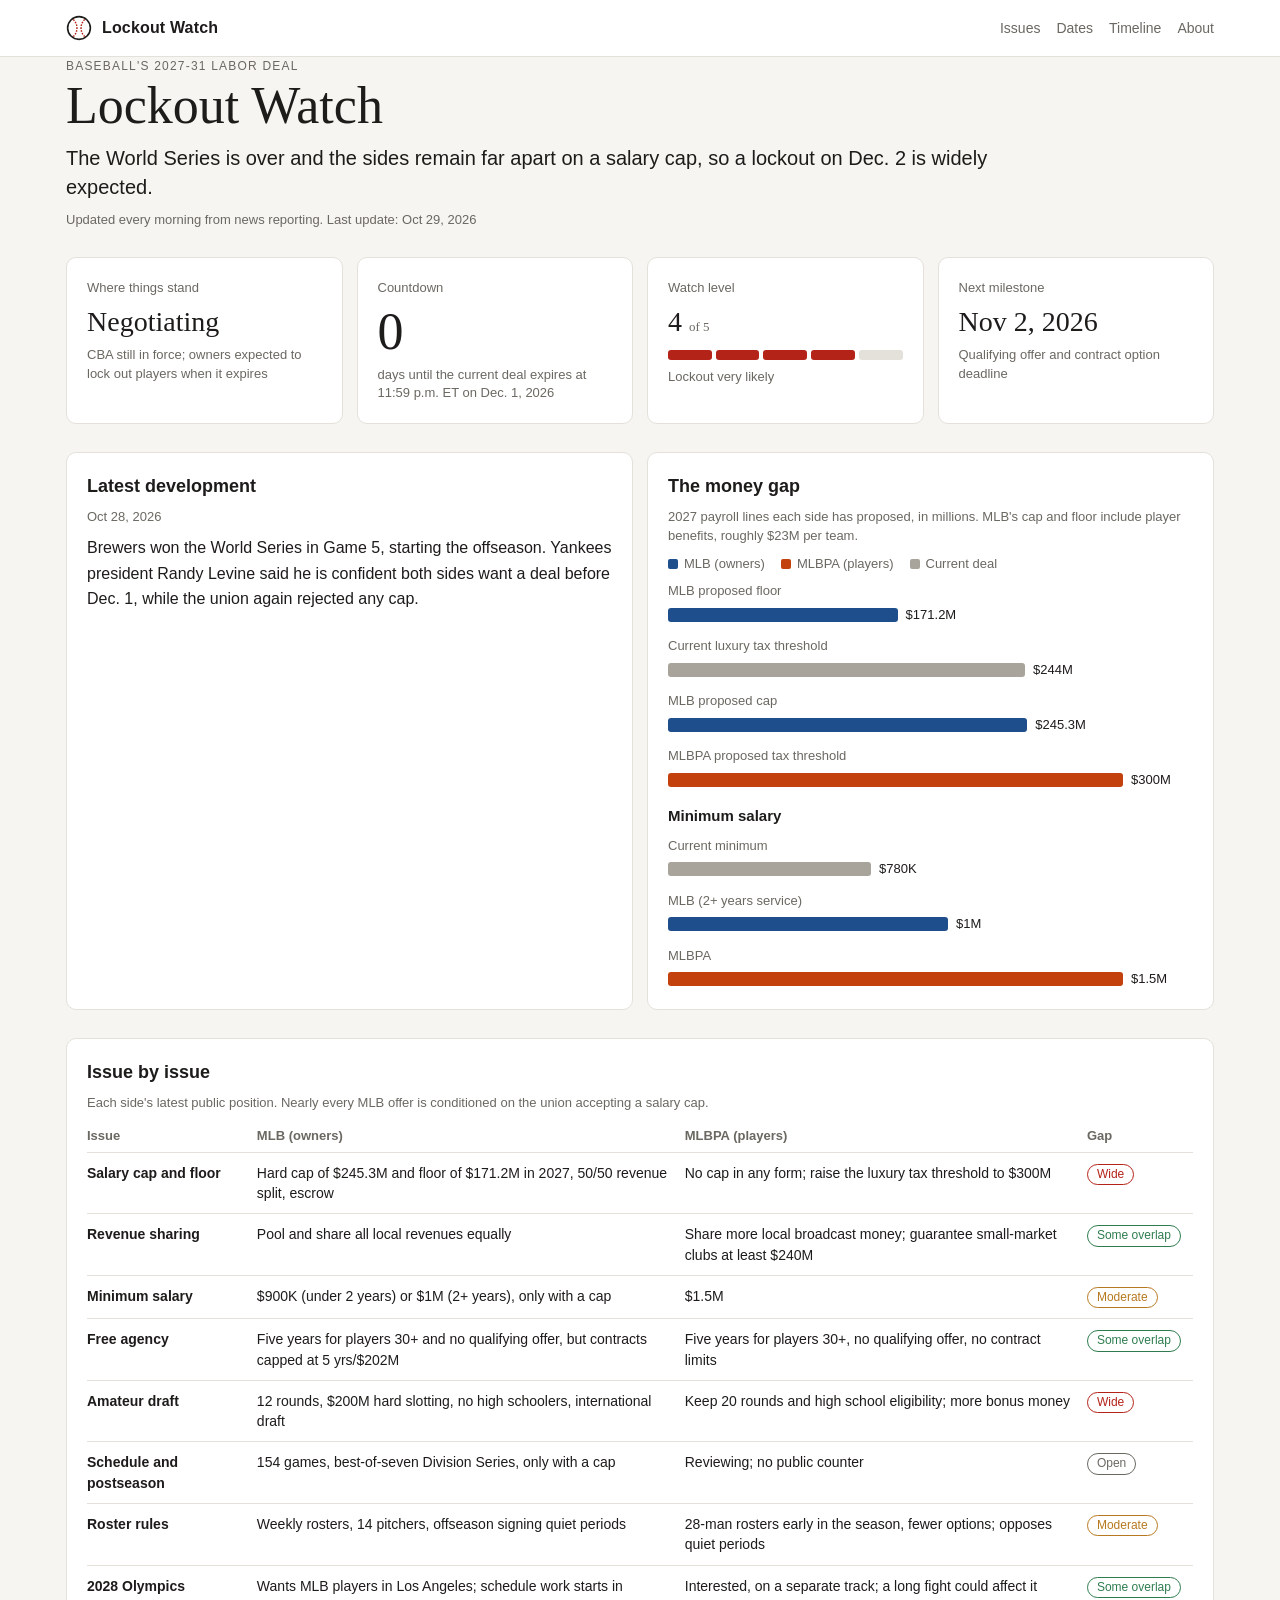
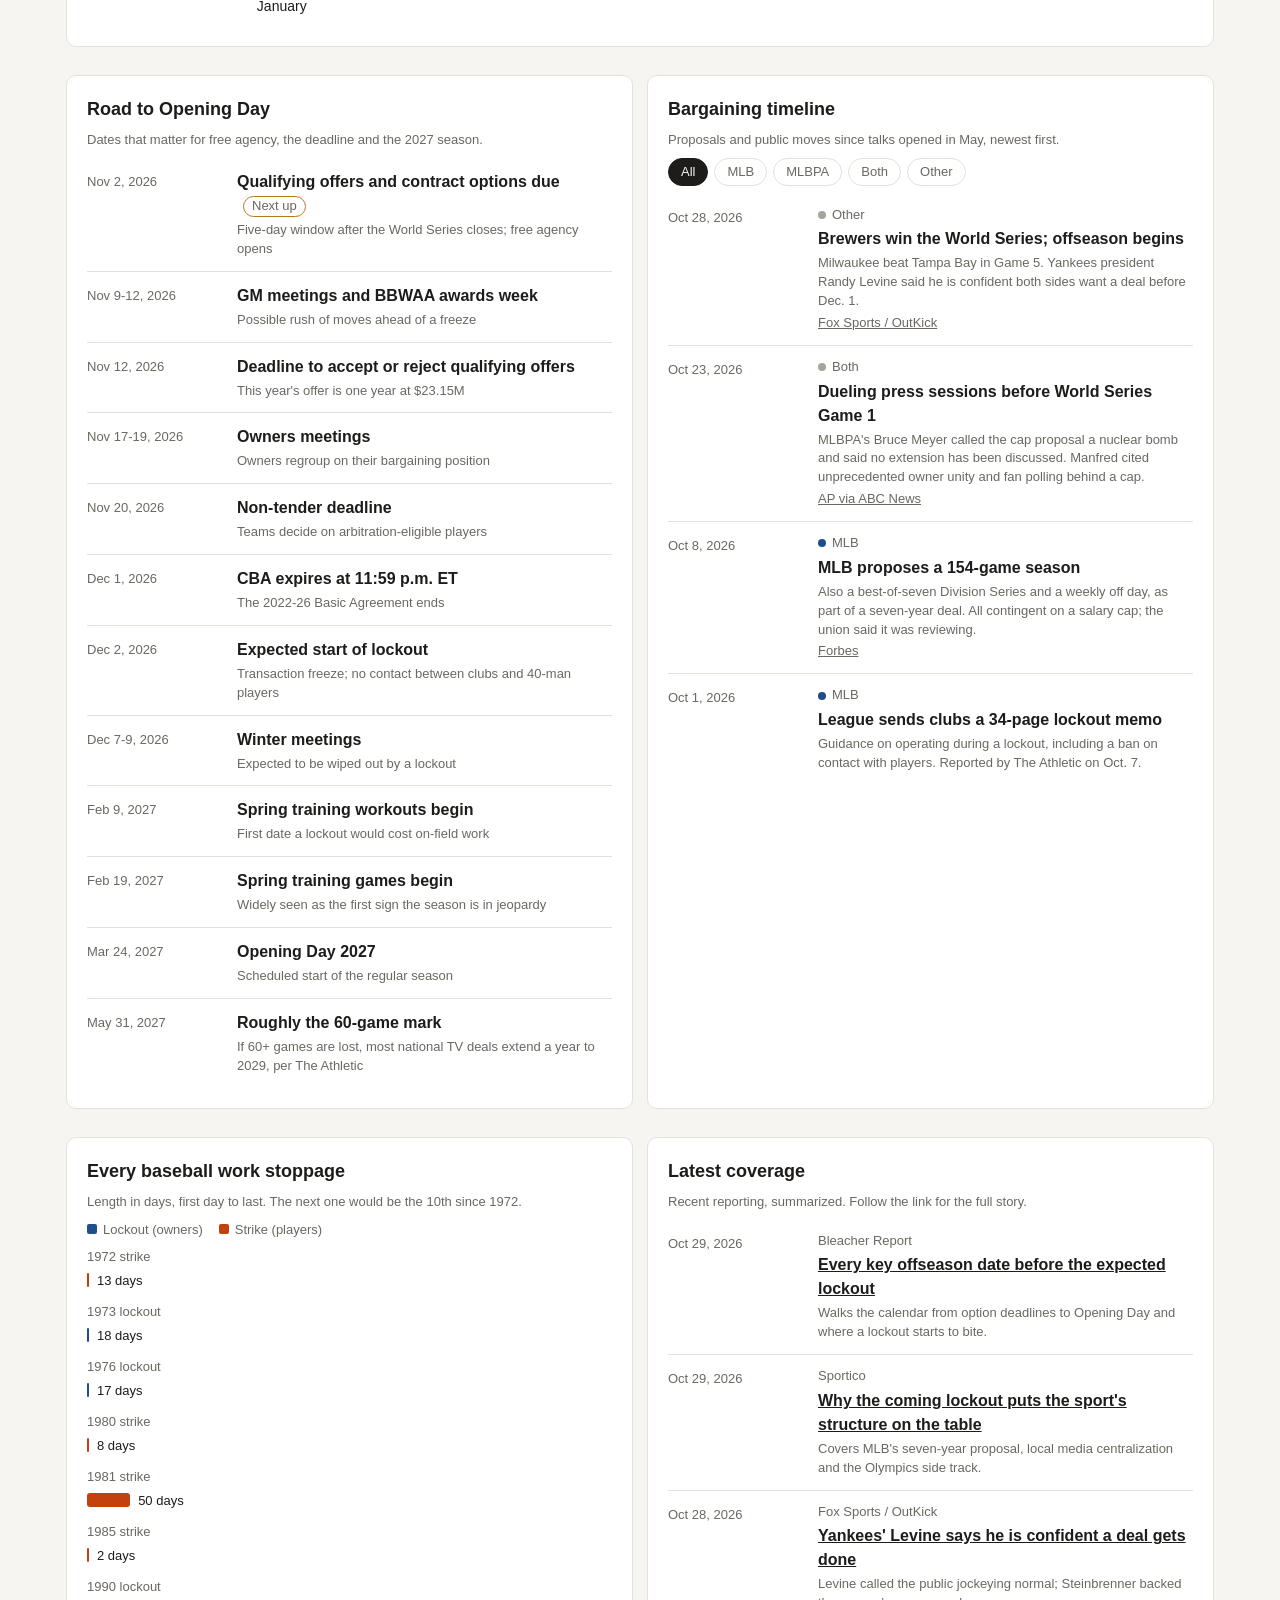
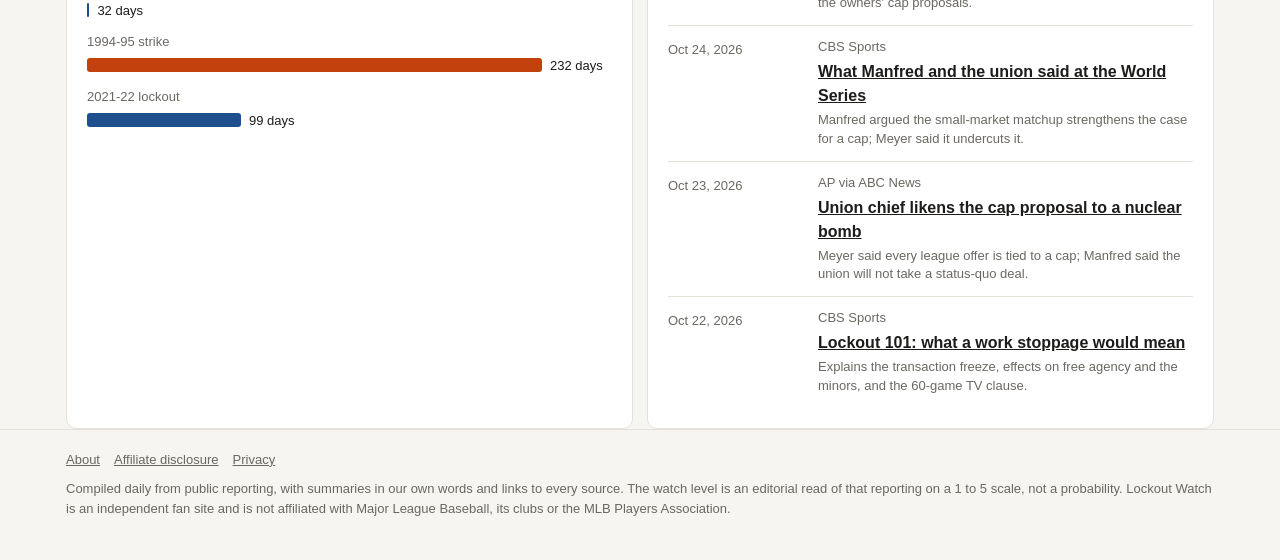
==== index.html @ 6ca399a6 "Add share image and touch icon for link previews Co-Authored-By: Claude Opus 5.5 <noreply@anthropic." ====
<!doctype html>
<html lang="en">
<head>
  <meta charset="utf-8">
  <meta name="viewport" content="width=device-width, initial-scale=1">
  <title>Lockout Watch: MLB lockout tracker and CBA countdown</title>
  <meta name="description" content="Daily tracker for the 2026-27 baseball labor fight: countdown to the Dec. 1 CBA expiration, lockout status, salary cap proposals, key dates and the latest news.">
  <link rel="canonical" href="https://lockoutwatch.com/">
  <link rel="icon" href="/favicon.svg" type="image/svg+xml">
  <meta property="og:type" content="website">
  <meta property="og:title" content="Lockout Watch: is there going to be a baseball lockout?">
  <meta property="og:description" content="Countdown, status and every proposal in the 2026-27 baseball labor talks, updated daily.">
  <meta property="og:url" content="https://lockoutwatch.com/">
  <meta property="og:image" content="https://lockoutwatch.com/og.png">
  <meta property="og:image:width" content="1200">
  <meta property="og:image:height" content="630">
  <meta property="og:image:alt" content="Lockout Watch: where baseball's labor fight stands, updated every morning">
  <meta property="og:site_name" content="Lockout Watch">
  <meta name="twitter:card" content="summary_large_image">
  <meta name="twitter:image" content="https://lockoutwatch.com/og.png">
  <link rel="apple-touch-icon" href="/apple-touch-icon.png">
  <link rel="stylesheet" href="/assets/style.css">
  <script type="application/ld+json">
  {"@context":"https://schema.org","@type":"WebSite","name":"Lockout Watch","url":"https://lockoutwatch.com/","description":"Daily tracker for the 2026-27 baseball labor talks and expected lockout."}
  </script>
</head>
<body>
  <header class="topbar">
    <div class="wrap">
      <a class="brand" href="/">
        <svg viewBox="0 0 32 32" aria-hidden="true"><circle cx="16" cy="16" r="14" fill="none" stroke="currentColor" stroke-width="2"/><path d="M9 5.5c3 3 4.5 6.5 4.5 10.5S12 23.5 9 26.5M23 5.5c-3 3-4.5 6.5-4.5 10.5s1.5 7.5 4.5 10.5" fill="none" stroke="#b42318" stroke-width="1.8" stroke-dasharray="2 1.6"/></svg>
        Lockout Watch
      </a>
      <nav class="nav" aria-label="Sections">
        <a href="#issues">Issues</a>
        <a href="#calendar">Dates</a>
        <a href="#timeline">Timeline</a>
        <a href="/about.html">About</a>
      </nav>
    </div>
  </header>

  <main class="wrap">
    <section aria-label="Summary">
      <p class="kicker">Baseball's 2027-31 labor deal</p>
      <h1>Lockout Watch</h1>
      <p class="lede skel" id="headline">Loading the latest status</p>
      <p class="asof">Updated every morning from news reporting. Last update: <span id="asof"></span></p>
    </section>

    <section class="tiles" aria-label="Current status">
      <div class="card">
        <p class="tile-label">Where things stand</p>
        <p class="bigword" id="phase"></p>
        <p class="small" id="phase_detail"></p>
      </div>
      <div class="card" id="tile-pre">
        <p class="tile-label">Countdown</p>
        <p class="big" id="days"></p>
        <p class="small">days until the current deal expires at 11:59 p.m. ET on Dec. 1, 2026</p>
      </div>
      <div class="card" id="tile-post" hidden>
        <p class="tile-label">Lockout clock</p>
        <p class="big" id="lockday"></p>
        <p class="small">days since the lockout began. The 2021-22 lockout lasted 99 days.</p>
      </div>
      <div class="card">
        <p class="tile-label">Watch level</p>
        <p class="bigword"><span id="level"></span> <span class="small">of 5</span></p>
        <div class="meter" id="meter" aria-hidden="true"><span></span><span></span><span></span><span></span><span></span></div>
        <p class="small" id="watch_label"></p>
      </div>
      <div class="card">
        <p class="tile-label">Next milestone</p>
        <p class="bigword" id="next_date"></p>
        <p class="small" id="next_event"></p>
      </div>
    </section>

    <div class="signup" id="signup" hidden>
      <p><b>Get the lockout update in your inbox.</b> One short email when something changes.</p>
      <a class="btn" id="signup-link" href="#" target="_blank" rel="noopener">Subscribe free</a>
    </div>

    <section class="grid">
      <div class="card">
        <h2>Latest development</h2>
        <p class="small" id="latest_date"></p>
        <p class="latest" id="latest"></p>
      </div>
      <div class="card" id="money">
        <h2>The money gap</h2>
        <p class="note">2027 payroll lines each side has proposed, in millions. MLB's cap and floor include player benefits, roughly $23M per team.</p>
        <ul class="legend">
          <li><i class="sw" style="background:var(--mlb)"></i>MLB (owners)</li>
          <li><i class="sw" style="background:var(--mlbpa)"></i>MLBPA (players)</li>
          <li><i class="sw" style="background:var(--neutral)"></i>Current deal</li>
        </ul>
        <div class="bars" id="payroll"></div>
        <h3>Minimum salary</h3>
        <div class="bars" id="minimum"></div>
      </div>
    </section>

    <section class="card" id="issues">
      <h2>Issue by issue</h2>
      <p class="note">Each side's latest public position. Nearly every MLB offer is conditioned on the union accepting a salary cap.</p>
      <div class="tablewrap">
        <table>
          <thead><tr><th>Issue</th><th>MLB (owners)</th><th>MLBPA (players)</th><th>Gap</th></tr></thead>
          <tbody id="issues-body"></tbody>
        </table>
      </div>
    </section>

    <section aria-label="While you wait" id="offers-wrap" hidden>
      <h2 style="margin-bottom:10px">While you wait</h2>
      <div class="offers" id="offers"></div>
      <p class="disclose" style="margin-top:10px">Some links are affiliate links. If you buy through them, Lockout Watch may earn a commission at no extra cost to you. <a href="/about.html#disclosure">Learn more</a>.</p>
    </section>

    <section class="grid" id="calendar">
      <div class="card">
        <h2>Road to Opening Day</h2>
        <p class="note">Dates that matter for free agency, the deadline and the 2027 season.</p>
        <ol class="list" id="dates"></ol>
      </div>
      <div class="card" id="timeline">
        <h2>Bargaining timeline</h2>
        <p class="note">Proposals and public moves since talks opened in May, newest first.</p>
        <div class="filters" role="group" aria-label="Filter by side">
          <button type="button" data-side="All" aria-pressed="true">All</button>
          <button type="button" data-side="MLB" aria-pressed="false">MLB</button>
          <button type="button" data-side="MLBPA" aria-pressed="false">MLBPA</button>
          <button type="button" data-side="Both" aria-pressed="false">Both</button>
          <button type="button" data-side="Other" aria-pressed="false">Other</button>
        </div>
        <div class="scroll"><ol class="list" id="timeline-list"></ol></div>
      </div>
    </section>

    <section class="grid">
      <div class="card">
        <h2>Every baseball work stoppage</h2>
        <p class="note">Length in days, first day to last. The next one would be the 10th since 1972.</p>
        <ul class="legend">
          <li><i class="sw" style="background:var(--mlb)"></i>Lockout (owners)</li>
          <li><i class="sw" style="background:var(--mlbpa)"></i>Strike (players)</li>
        </ul>
        <div class="bars" id="stoppages"></div>
      </div>
      <div class="card" id="coverage">
        <h2>Latest coverage</h2>
        <p class="note">Recent reporting, summarized. Follow the link for the full story.</p>
        <ol class="list" id="news"></ol>
      </div>
    </section>
  </main>

  <footer>
    <div class="wrap">
      <div class="links"><a href="/about.html">About</a><a href="/about.html#disclosure">Affiliate disclosure</a><a href="/about.html#privacy">Privacy</a></div>
      Compiled daily from public reporting, with summaries in our own words and links to every source. The watch level is an editorial read of that reporting on a 1 to 5 scale, not a probability. Lockout Watch is an independent fan site and is not affiliated with Major League Baseball, its clubs or the MLB Players Association.
    </div>
  </footer>

  <script src="/assets/app.js"></script>
</body>
</html>
---- assets/style.css ----
:root {
  --bg: #f6f5f1;
  --panel: #ffffff;
  --fg: #1d1c1a;
  --muted: #6b6862;
  --line: #e4e1da;
  --mlb: #1f4e8c;
  --mlbpa: #c2410c;
  --neutral: #a8a49c;
  --ok: #2f7d4f;
  --warn: #b7791f;
  --bad: #b42318;
  --accent: #0f3d2e;
  --radius: 10px;
  --serif: Georgia, "Iowan Old Style", "Times New Roman", serif;
  --sans: -apple-system, BlinkMacSystemFont, "Segoe UI", Inter, Roboto, Helvetica, Arial, sans-serif;
  color-scheme: light dark;
}
@media (prefers-color-scheme: dark) {
  :root {
    --bg: #141412;
    --panel: #1d1d1a;
    --fg: #eeece6;
    --muted: #a19d94;
    --line: #34332e;
    --mlb: #6ea0e6;
    --mlbpa: #f0864a;
    --neutral: #6f6c66;
    --ok: #5fbf85;
    --warn: #e0a84a;
    --bad: #f07067;
    --accent: #9fd4bd;
  }
}
* { box-sizing: border-box; }
html { -webkit-text-size-adjust: 100%; }
body { margin: 0; background: var(--bg); color: var(--fg); font-family: var(--sans); font-size: 16px; line-height: 1.5; }
a { color: inherit; }
.wrap { max-width: 1180px; margin: 0 auto; padding: 0 16px; }
.topbar { border-bottom: 1px solid var(--line); background: var(--panel); }
.topbar .wrap { display: flex; align-items: center; justify-content: space-between; gap: 12px; min-height: 56px; }
.brand { display: flex; align-items: center; gap: 10px; text-decoration: none; font-weight: 600; letter-spacing: .01em; }
.brand svg { width: 26px; height: 26px; }
.nav { display: flex; gap: 16px; font-size: 14px; color: var(--muted); }
.nav a { text-decoration: none; }
.nav a:hover { color: var(--fg); }
.btn { display: inline-block; text-decoration: none; background: var(--accent); color: var(--bg); padding: 8px 14px; border-radius: 999px; font-size: 14px; font-weight: 600; border: 0; cursor: pointer; }
.btn.ghost { background: transparent; color: var(--fg); border: 1px solid var(--line); }
main { display: flex; flex-direction: column; gap: 28px; padding: 28px 0 40px; }
.kicker { font-size: 12px; text-transform: uppercase; letter-spacing: .1em; color: var(--muted); margin: 0; }
h1 { font-family: var(--serif); font-weight: 400; font-size: clamp(34px, 6vw, 52px); line-height: 1.05; margin: 4px 0 0; }
.lede { font-size: clamp(17px, 2.2vw, 20px); line-height: 1.45; margin: 10px 0 0; max-width: 60rem; }
.asof { font-size: 13px; color: var(--muted); margin: 8px 0 0; }
.tiles { display: grid; grid-template-columns: repeat(auto-fit, minmax(min(100%, 15rem), 1fr)); gap: 14px; }
.card { background: var(--panel); border: 1px solid var(--line); border-radius: var(--radius); padding: 20px; display: flex; flex-direction: column; gap: 8px; min-width: 0; }
.tile-label { font-size: 13px; color: var(--muted); margin: 0; }
.big { font-family: var(--serif); font-size: 52px; line-height: 1; margin: 0; font-variant-numeric: tabular-nums; }
.bigword { font-family: var(--serif); font-size: 28px; line-height: 1.15; margin: 0; }
.small { font-size: 13px; color: var(--muted); margin: 0; line-height: 1.45; }
.meter { display: flex; gap: 4px; height: 10px; margin-top: 4px; }
.meter span { flex: 1; border-radius: 3px; background: var(--line); }
.meter span.on-ok { background: var(--ok); }
.meter span.on-warn { background: var(--warn); }
.meter span.on-bad { background: var(--bad); }
.grid { display: grid; grid-template-columns: repeat(auto-fit, minmax(min(100%, 22rem), 1fr)); gap: 14px; }
h2 { font-size: 18px; font-weight: 600; margin: 0; }
h3 { font-size: 15px; font-weight: 600; margin: 8px 0 0; }
.note { font-size: 13px; color: var(--muted); margin: 0; line-height: 1.45; }
.latest { margin: 0; line-height: 1.6; }
.legend { display: flex; flex-wrap: wrap; gap: 6px 16px; font-size: 13px; color: var(--muted); margin: 0; padding: 0; list-style: none; }
.legend li { display: flex; align-items: center; gap: 6px; }
.sw { width: 10px; height: 10px; border-radius: 2px; display: inline-block; }
.bars { display: flex; flex-direction: column; gap: 12px; }
.bar-row { display: flex; flex-direction: column; gap: 4px; }
.bar-lab { font-size: 13px; color: var(--muted); }
.bar-track { display: flex; align-items: center; gap: 8px; }
.bar { height: 14px; border-radius: 3px; min-width: 2px; }
.bar-val { font-size: 13px; font-variant-numeric: tabular-nums; white-space: nowrap; }
.tablewrap { overflow-x: auto; }
table { width: 100%; border-collapse: collapse; font-size: 14px; line-height: 1.45; }
th { text-align: left; font-weight: 600; color: var(--muted); font-size: 13px; padding: 6px 12px 6px 0; border-bottom: 1px solid var(--line); }
td { vertical-align: top; padding: 10px 12px 10px 0; border-bottom: 1px solid var(--line); }
td:first-child { font-weight: 600; min-width: 8rem; }
tr:last-child td { border-bottom: 0; }
.pill { display: inline-block; white-space: nowrap; border: 1px solid currentColor; border-radius: 999px; padding: 1px 9px; font-size: 12px; }
.g-wide { color: var(--bad); } .g-moderate { color: var(--warn); } .g-overlap { color: var(--ok); } .g-open { color: var(--muted); } .g-agreed { color: var(--ok); }
.list { list-style: none; margin: 0; padding: 0; }
.list > li { display: grid; grid-template-columns: minmax(6.5rem, 8.5rem) 1fr; gap: 6px 14px; padding: 12px 0; border-bottom: 1px solid var(--line); }
.list > li:last-child { border-bottom: 0; }
.when { font-size: 13px; color: var(--muted); font-variant-numeric: tabular-nums; padding-top: 2px; }
.what { display: flex; flex-direction: column; gap: 3px; min-width: 0; }
.what b { font-weight: 600; }
.what span, .what a.src { font-size: 13px; color: var(--muted); line-height: 1.45; }
.badge { display: inline-block; margin-left: 6px; font-size: 12px; font-weight: 500; border-radius: 999px; padding: 0 8px; border: 1px solid var(--warn); color: var(--warn); vertical-align: 1px; }
.badge.done { border-color: var(--line); color: var(--muted); }
li.is-done b { color: var(--muted); }
.chip { display: inline-flex; align-items: center; gap: 6px; font-size: 12px; color: var(--muted); }
.chip i { width: 8px; height: 8px; border-radius: 50%; display: inline-block; }
.filters { display: flex; flex-wrap: wrap; gap: 6px; }
.filters button { font: inherit; font-size: 13px; background: transparent; color: var(--muted); border: 1px solid var(--line); border-radius: 999px; padding: 3px 12px; cursor: pointer; }
.filters button[aria-pressed="true"] { background: var(--fg); color: var(--bg); border-color: var(--fg); }
.scroll { max-height: 36rem; overflow: auto; }
.offers { display: grid; grid-template-columns: repeat(auto-fit, minmax(min(100%, 16rem), 1fr)); gap: 14px; }
.offer .btn { align-self: flex-start; margin-top: 4px; }
.disclose { font-size: 12px; color: var(--muted); margin: 0; }
.signup { display: flex; flex-wrap: wrap; align-items: center; justify-content: space-between; gap: 12px; background: var(--panel); border: 1px solid var(--line); border-radius: var(--radius); padding: 18px 20px; }
.signup p { margin: 0; }
footer { border-top: 1px solid var(--line); padding: 20px 0 40px; font-size: 13px; color: var(--muted); line-height: 1.6; }
footer .links { display: flex; flex-wrap: wrap; gap: 14px; margin-bottom: 8px; }
.prose { max-width: 46rem; }
.prose h1 { margin-bottom: 12px; }
.prose h2 { margin-top: 24px; }
.skel { color: transparent; background: var(--line); border-radius: 6px; min-height: 1em; }
[hidden] { display: none !important; }
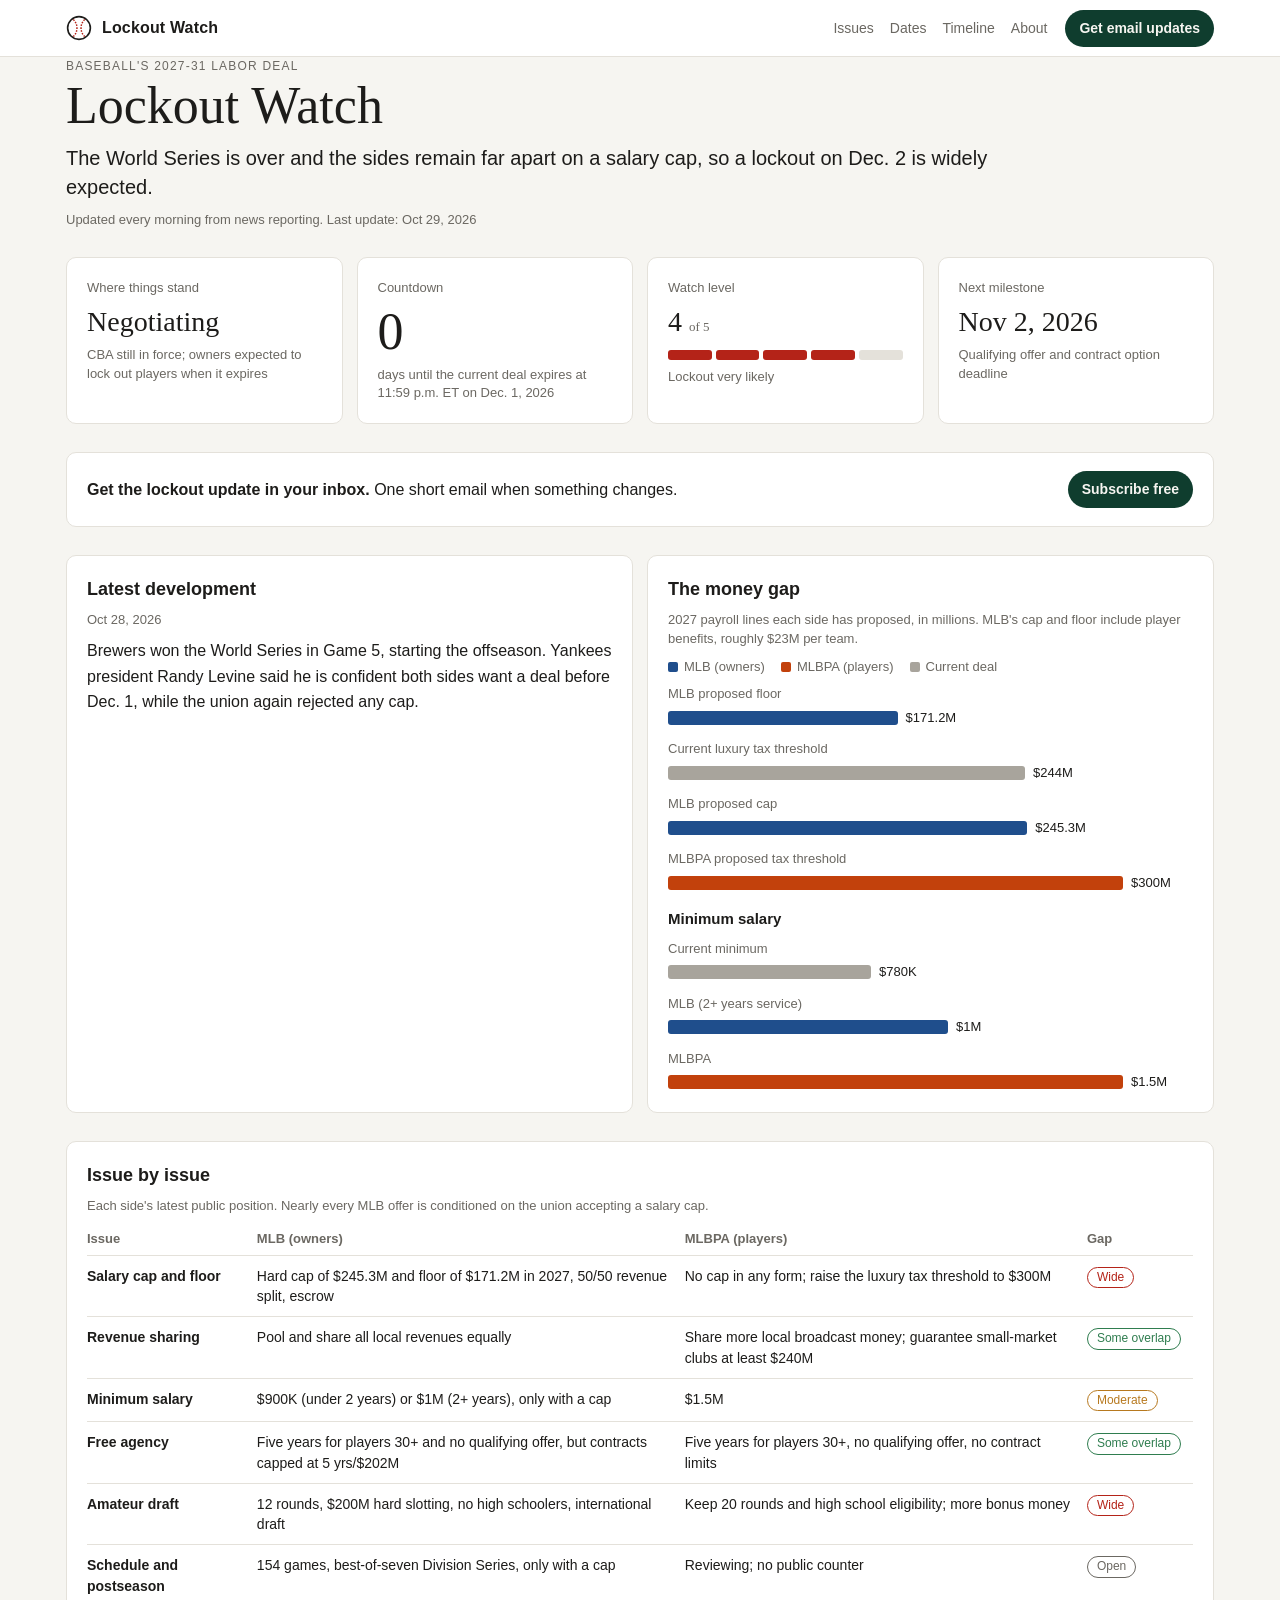
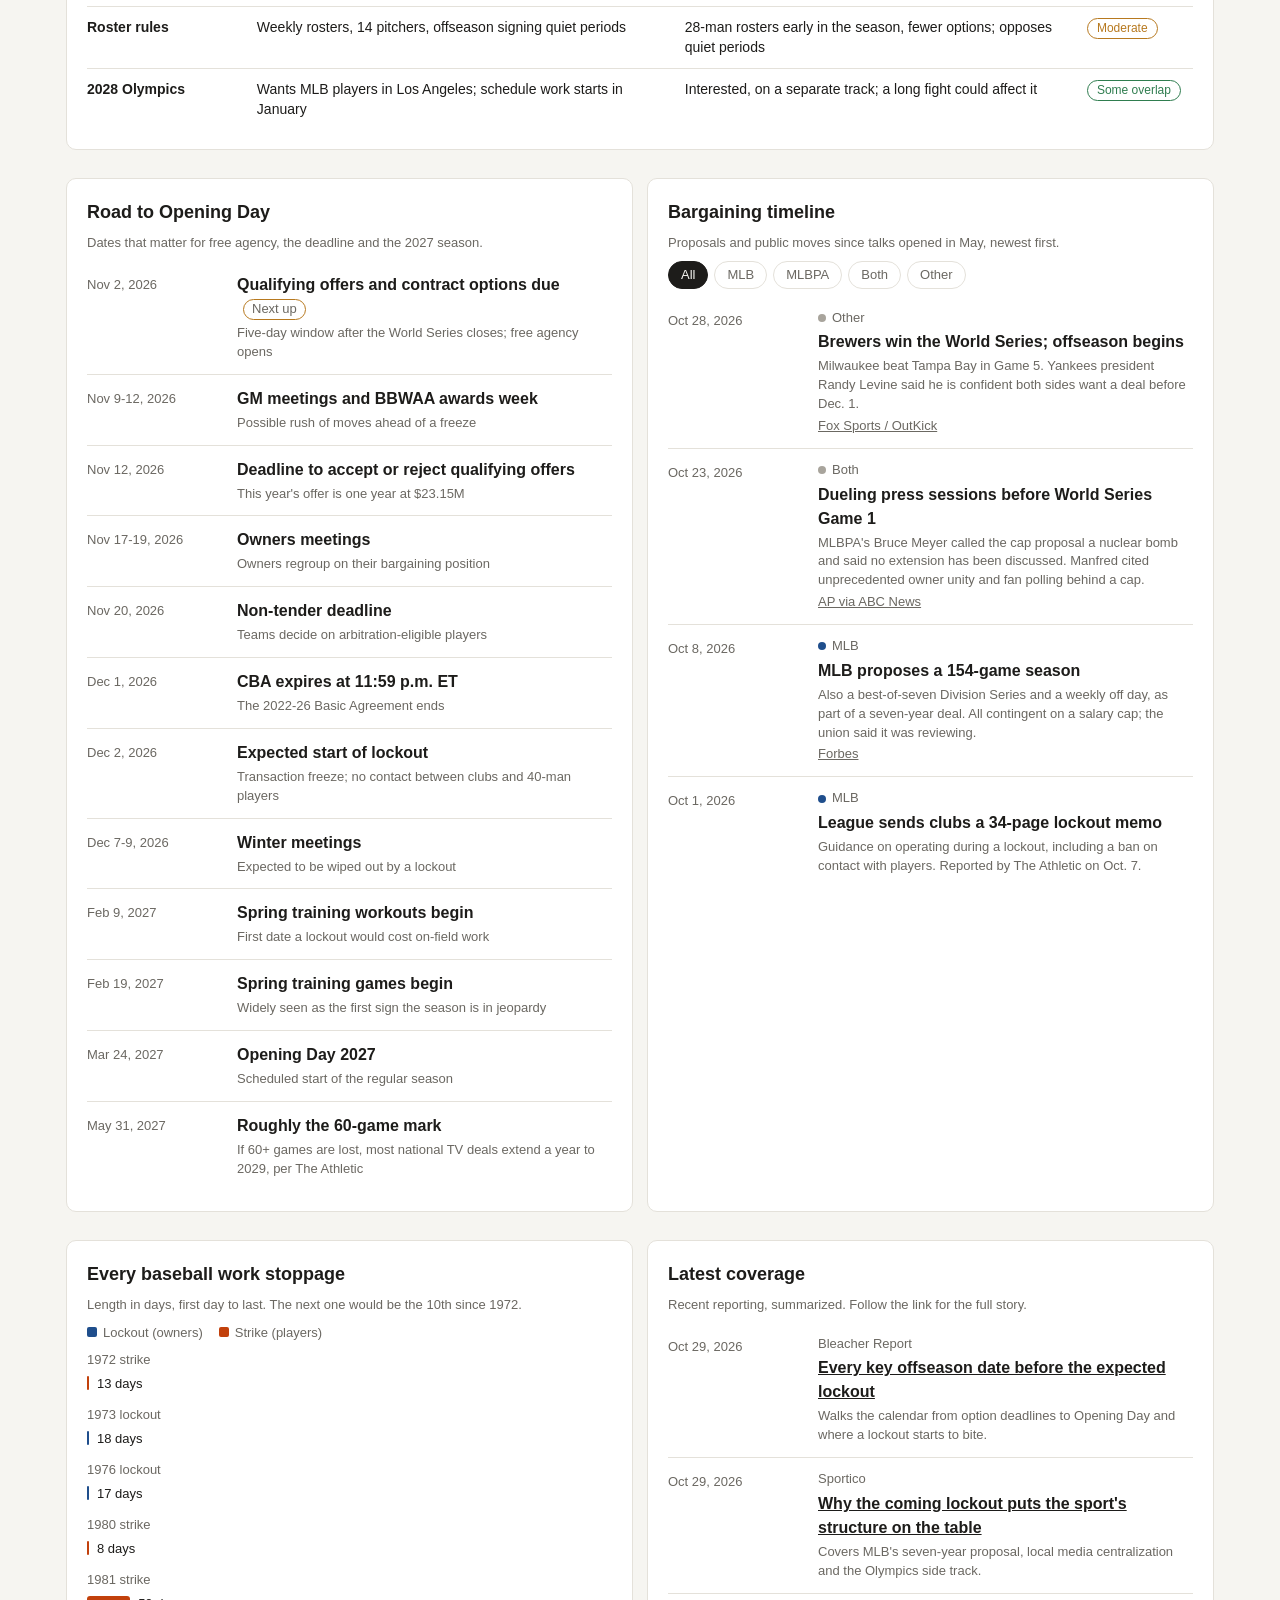
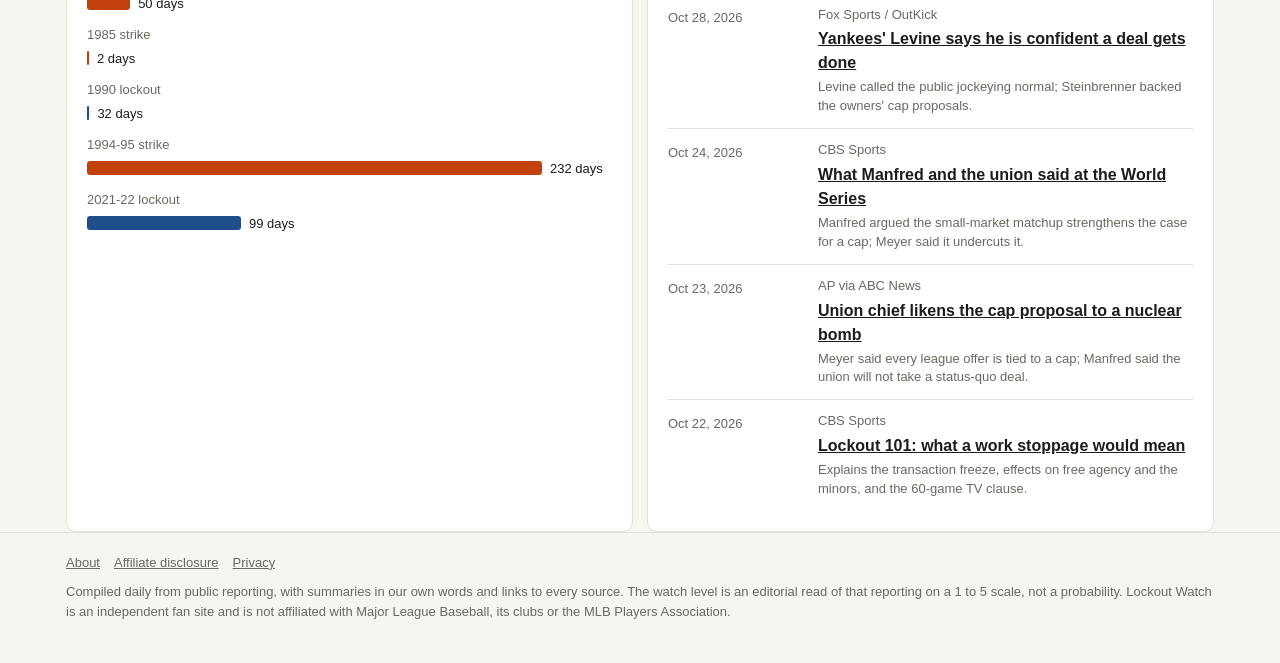
==== commit fd1cbd6e: "Add email signup button to the top bar Co-Authored-By: Claude Opus 5.5 <noreply@anthropic.com> Claud" ====
--- a/index.html
+++ b/index.html
@@ -1,6 +1,17 @@
 <!doctype html>
 <html lang="en">
 <head>
+  <!-- Google tag (gtag.js) -->
+  <script async src="https://www.googletagmanager.com/gtag/js?id=G-T5SCXRT3MH"></script>
+  <script>
+    window.dataLayer = window.dataLayer || [];
+    function gtag(){dataLayer.push(arguments);}
+    gtag('js', new Date());
+
+    gtag('config', 'G-T5SCXRT3MH');
+  </script>
+  <!-- Impact affiliate tracking -->
+  <script type="text/javascript">(function(i,m,p,a,c,t){c.ire_o=p;c[p]=c[p]||function(){(c[p].a=c[p].a||[]).push(arguments)};t=a.createElement(m);var z=a.getElementsByTagName(m)[0];t.async=1;t.src=i;z.parentNode.insertBefore(t,z)})('https://utt.impactcdn.com/P-A8070314-4a91-4a1f-8ec0-d27cc0d1df741.js','script','impactStat',document,window);impactStat('transformLinks');impactStat('trackImpression');</script>
   <meta charset="utf-8">
   <meta name="viewport" content="width=device-width, initial-scale=1">
   <title>Lockout Watch: MLB lockout tracker and CBA countdown</title>
@@ -31,12 +42,15 @@
         <svg viewBox="0 0 32 32" aria-hidden="true"><circle cx="16" cy="16" r="14" fill="none" stroke="currentColor" stroke-width="2"/><path d="M9 5.5c3 3 4.5 6.5 4.5 10.5S12 23.5 9 26.5M23 5.5c-3 3-4.5 6.5-4.5 10.5s1.5 7.5 4.5 10.5" fill="none" stroke="#b42318" stroke-width="1.8" stroke-dasharray="2 1.6"/></svg>
         Lockout Watch
       </a>
-      <nav class="nav" aria-label="Sections">
-        <a href="#issues">Issues</a>
-        <a href="#calendar">Dates</a>
-        <a href="#timeline">Timeline</a>
-        <a href="/about.html">About</a>
-      </nav>
+      <div class="topright">
+        <nav class="nav" aria-label="Sections">
+          <a href="#issues">Issues</a>
+          <a href="#calendar">Dates</a>
+          <a href="#timeline">Timeline</a>
+          <a href="/about.html">About</a>
+        </nav>
+        <a class="btn" href="https://lockoutwatch.beehiiv.com/subscribe" target="_blank" rel="noopener" data-cta="subscribe_top">Get email updates</a>
+      </div>
     </div>
   </header>
 
@@ -79,7 +93,7 @@
 
     <div class="signup" id="signup" hidden>
       <p><b>Get the lockout update in your inbox.</b> One short email when something changes.</p>
-      <a class="btn" id="signup-link" href="#" target="_blank" rel="noopener">Subscribe free</a>
+      <a class="btn" id="signup-link" href="#" target="_blank" rel="noopener" data-cta="subscribe_bar">Subscribe free</a>
     </div>
 
     <section class="grid">
@@ -165,5 +179,6 @@
   </footer>
 
   <script src="/assets/app.js"></script>
+  <script>document.addEventListener('click',function(e){var a=e.target.closest&&e.target.closest('[data-cta]');if(a&&typeof gtag==='function')gtag('event','newsletter_click',{location:a.getAttribute('data-cta')});});</script>
 </body>
 </html>
--- a/assets/style.css
+++ b/assets/style.css
@@ -112,3 +112,10 @@
 .prose h2 { margin-top: 24px; }
 .skel { color: transparent; background: var(--line); border-radius: 6px; min-height: 1em; }
 [hidden] { display: none !important; }
+
+.topright { display: flex; align-items: center; gap: 18px; }
+.topbar .btn { white-space: nowrap; }
+@media (max-width: 640px) {
+  .topright .nav { display: none; }
+  .topbar .btn { padding: 7px 12px; font-size: 13px; }
+}
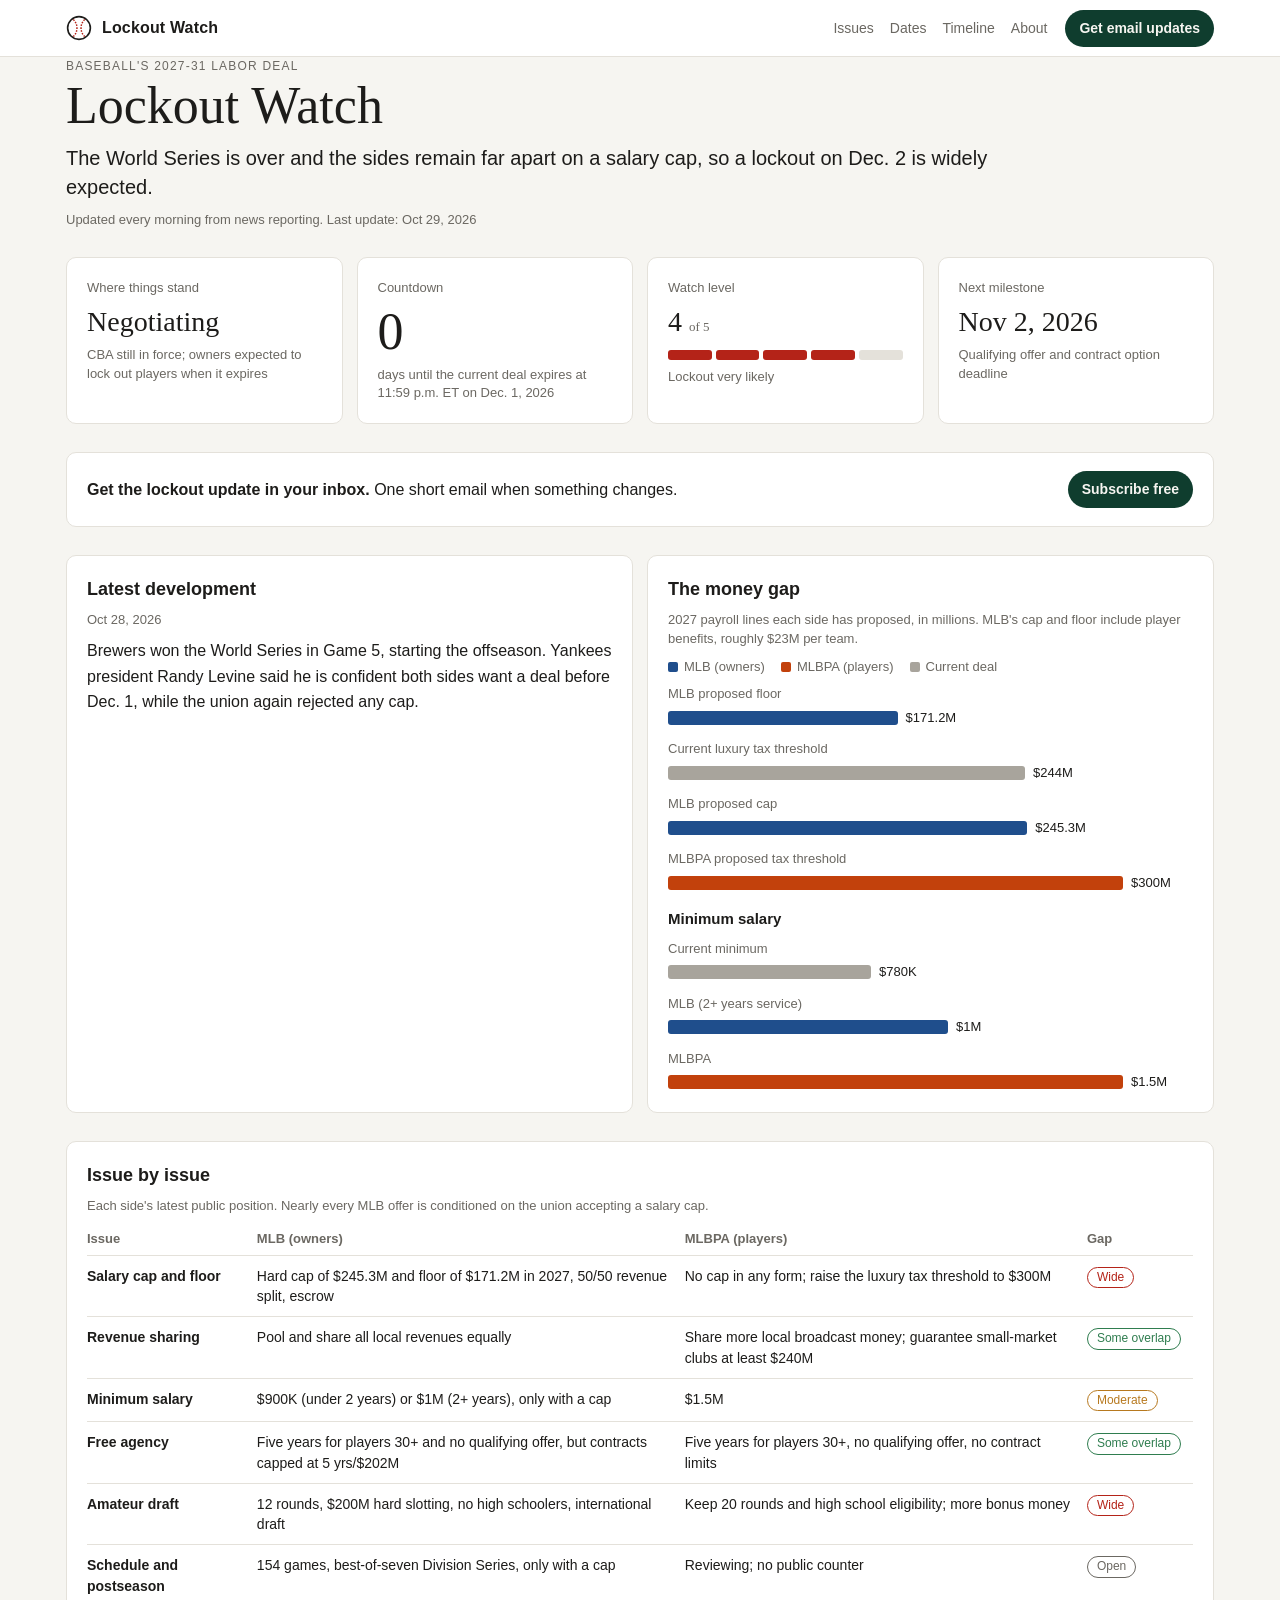
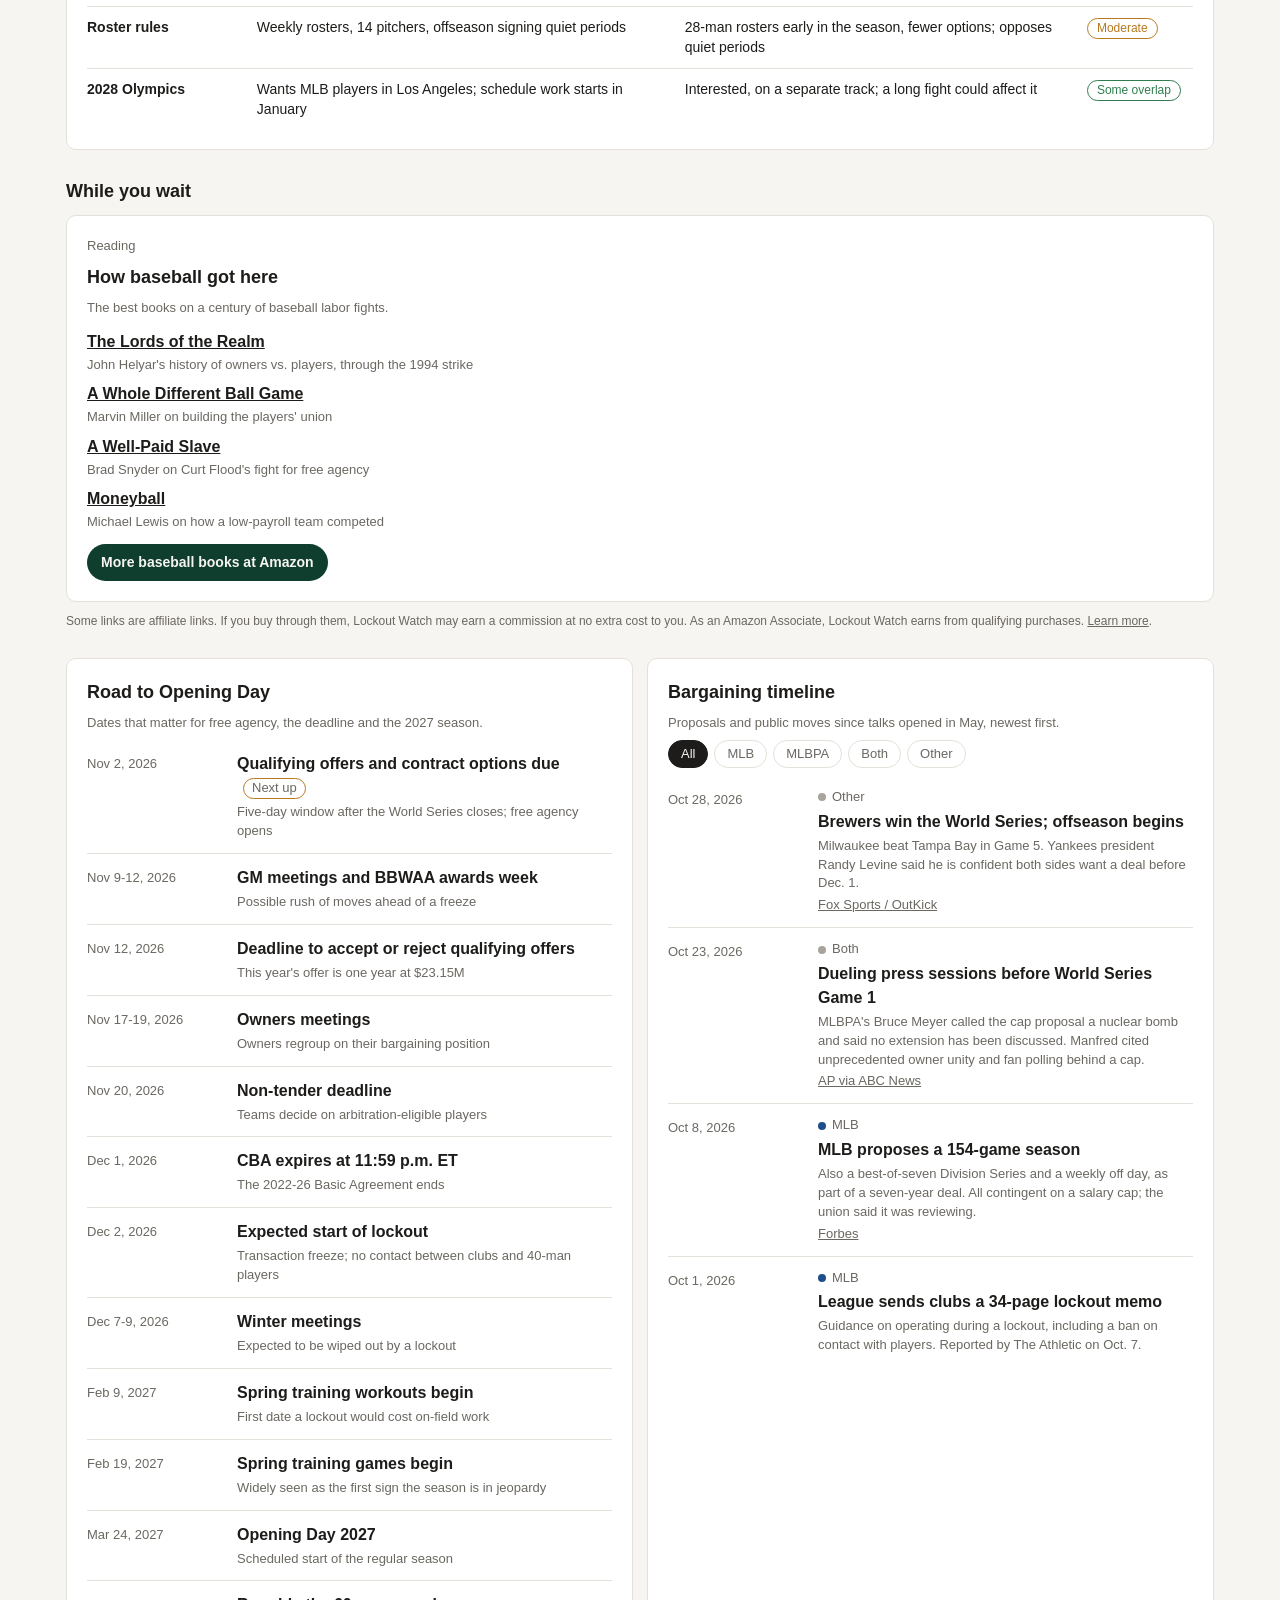
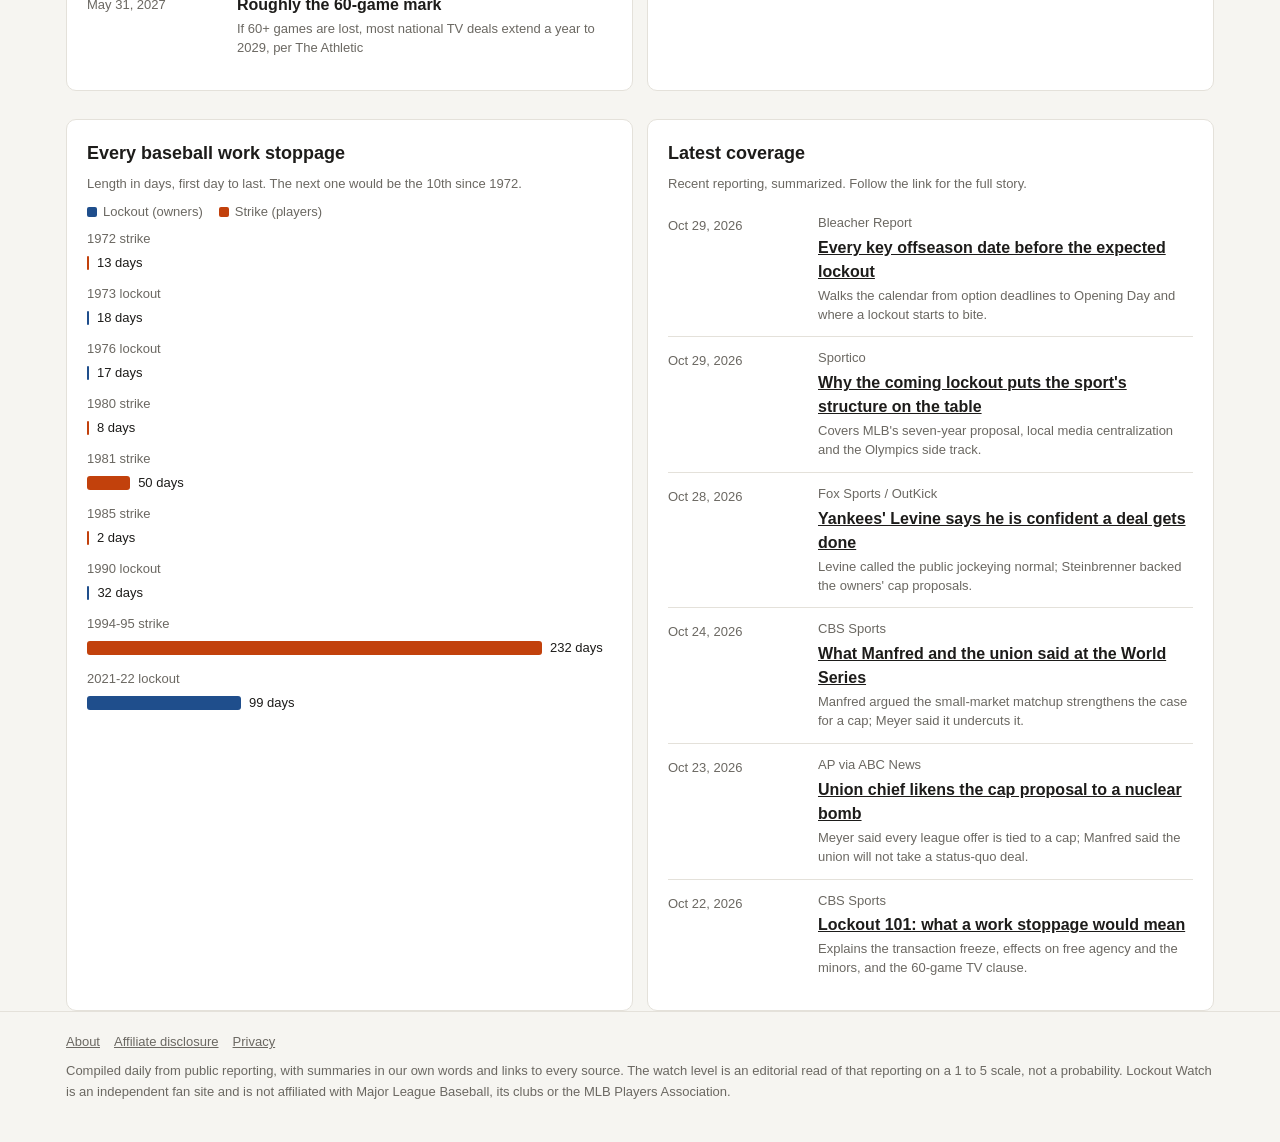
==== commit eb34d217: "Add Amazon book picks with lockoutwatch-20 tag Co-Authored-By: Claude Opus 5.5 <noreply@anthropic.co" ====
--- a/index.html
+++ b/index.html
@@ -130,7 +130,7 @@
     <section aria-label="While you wait" id="offers-wrap" hidden>
       <h2 style="margin-bottom:10px">While you wait</h2>
       <div class="offers" id="offers"></div>
-      <p class="disclose" style="margin-top:10px">Some links are affiliate links. If you buy through them, Lockout Watch may earn a commission at no extra cost to you. <a href="/about.html#disclosure">Learn more</a>.</p>
+      <p class="disclose" style="margin-top:10px">Some links are affiliate links. If you buy through them, Lockout Watch may earn a commission at no extra cost to you. As an Amazon Associate, Lockout Watch earns from qualifying purchases. <a href="/about.html#disclosure">Learn more</a>.</p>
     </section>
 
     <section class="grid" id="calendar">
--- a/assets/style.css
+++ b/assets/style.css
@@ -119,3 +119,8 @@
   .topright .nav { display: none; }
   .topbar .btn { padding: 7px 12px; font-size: 13px; }
 }
+
+.picks { list-style: none; margin: 4px 0 0; padding: 0; display: flex; flex-direction: column; gap: 8px; }
+.picks li { display: flex; flex-direction: column; gap: 1px; }
+.picks a { font-weight: 600; }
+.picks span { font-size: 13px; color: var(--muted); }
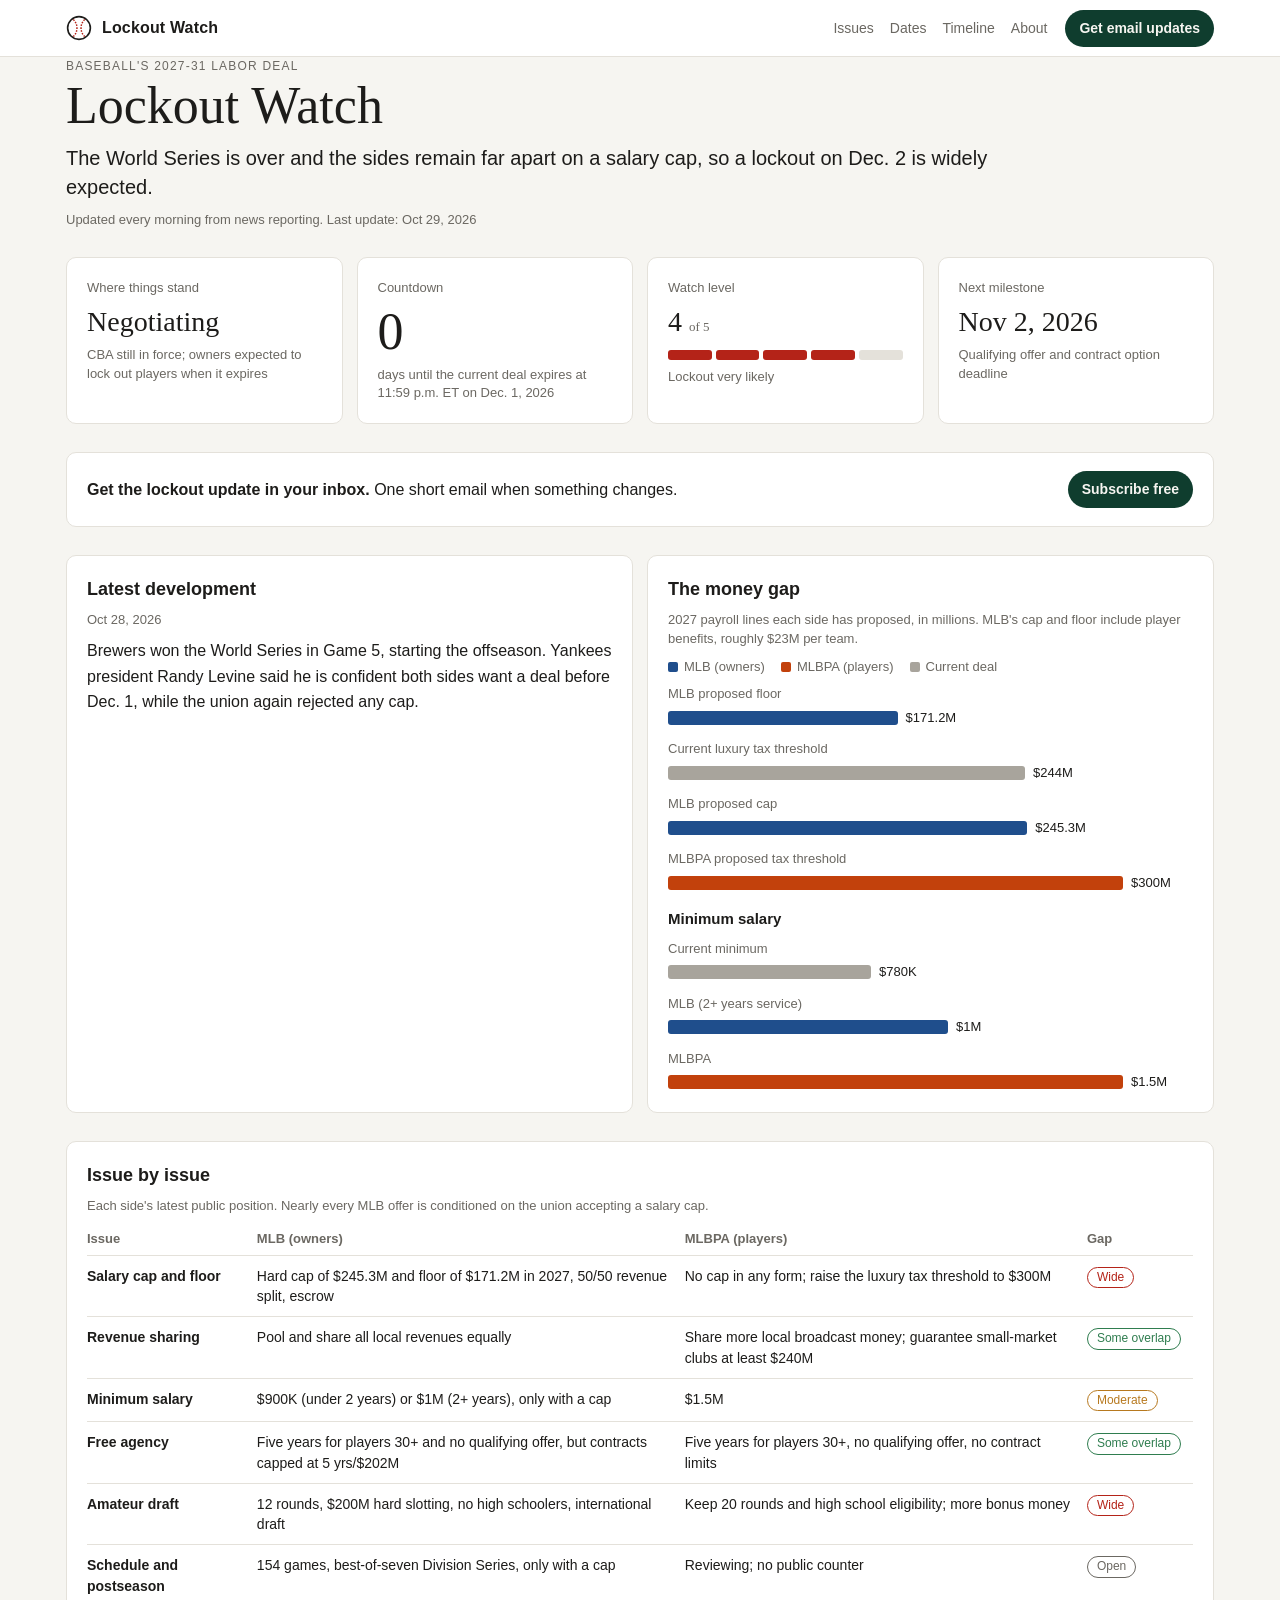
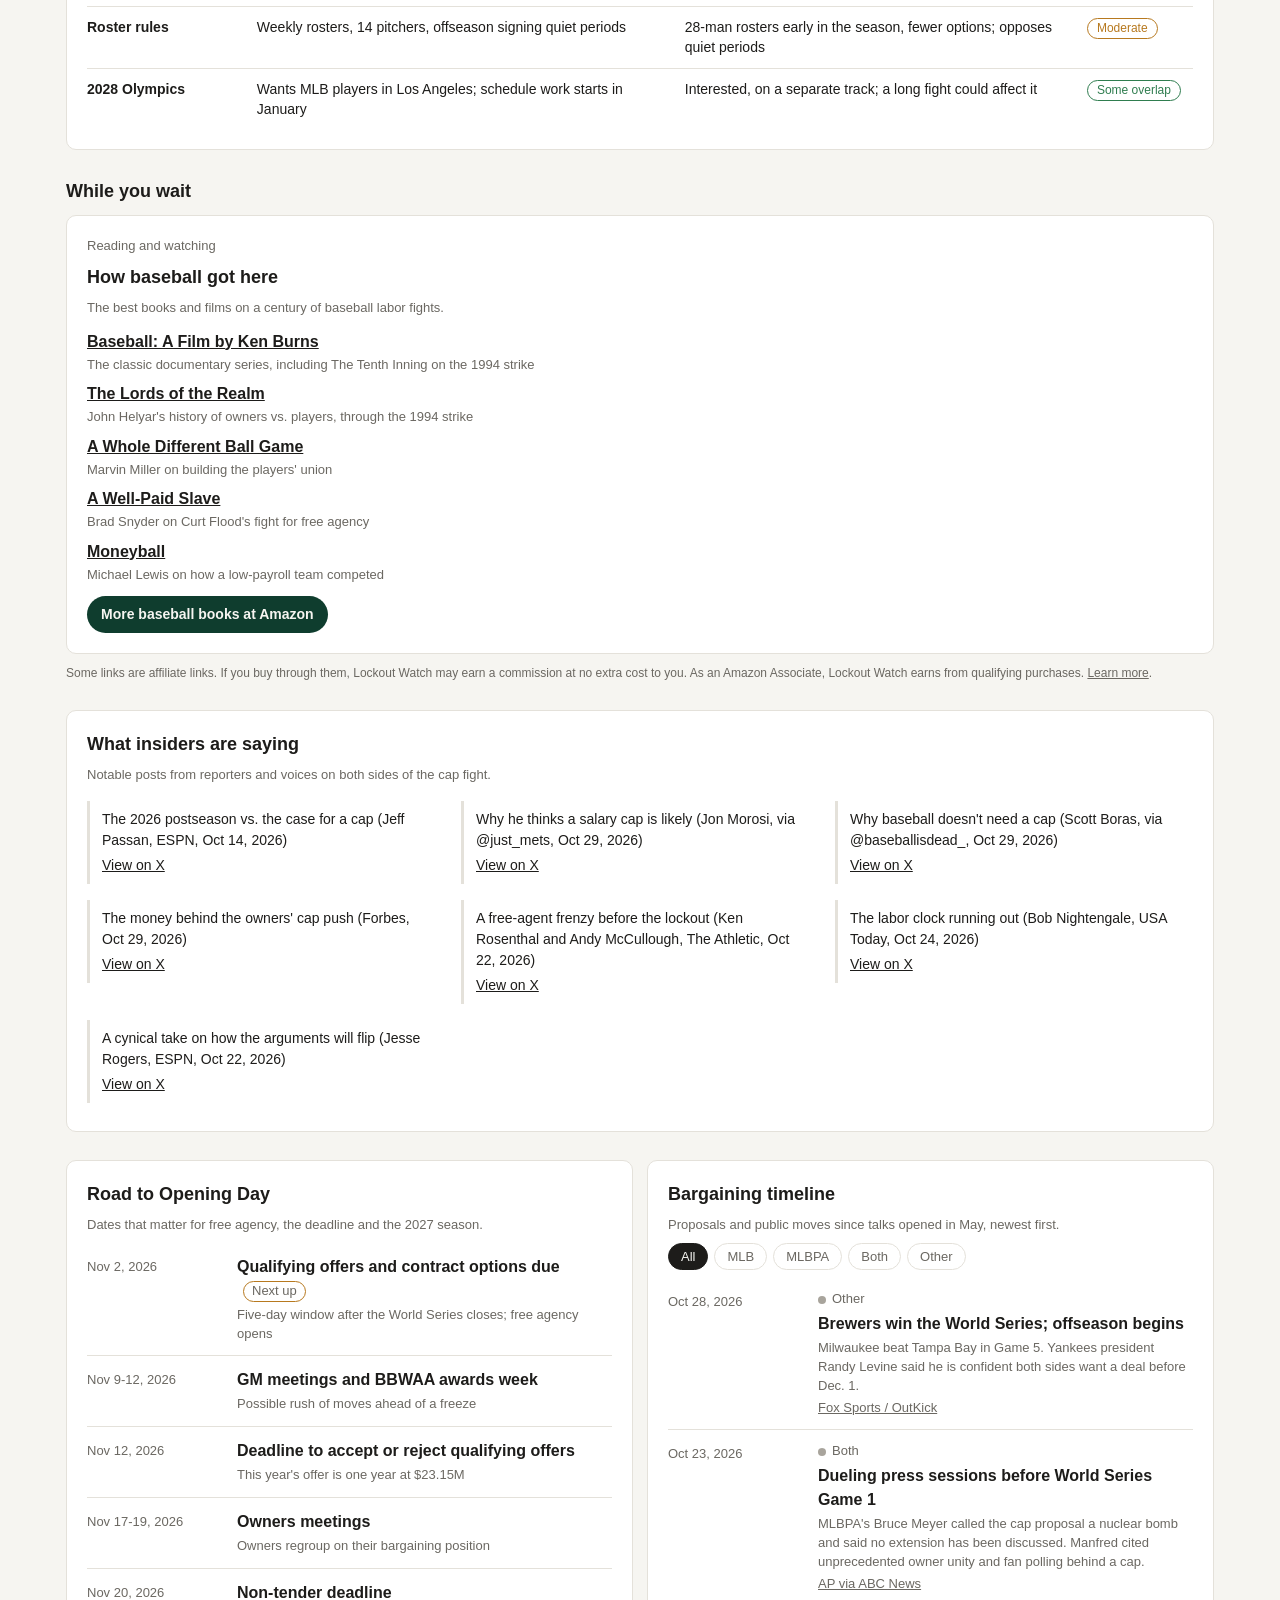
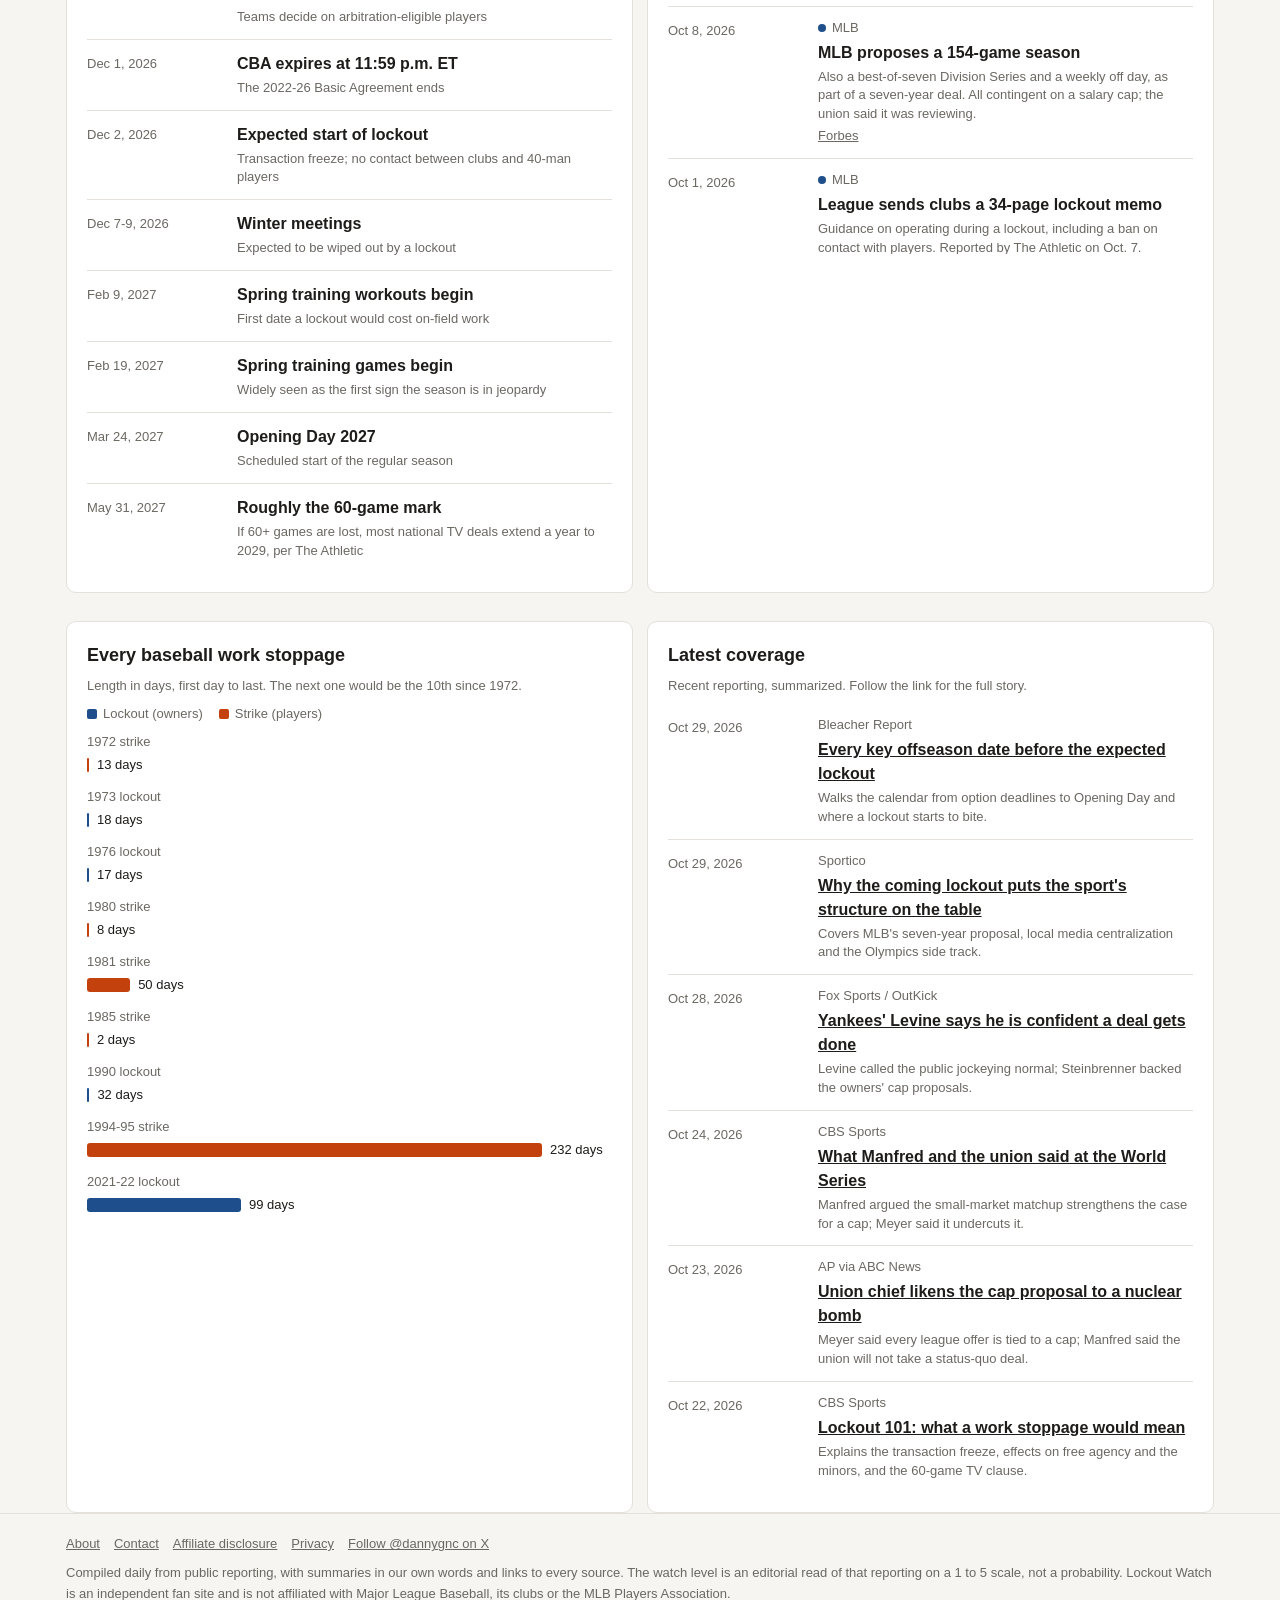
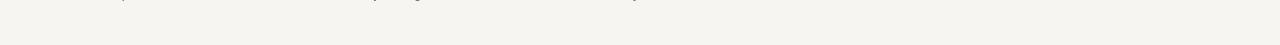
==== commit 8e379b91: "Add insiders section with embedded X posts; add @dannygnc contact Co-Authored-By: Claude Opus 5.5 <n" ====
--- a/index.html
+++ b/index.html
@@ -28,6 +28,7 @@
   <meta property="og:image:alt" content="Lockout Watch: where baseball's labor fight stands, updated every morning">
   <meta property="og:site_name" content="Lockout Watch">
   <meta name="twitter:card" content="summary_large_image">
+  <meta name="twitter:creator" content="@dannygnc">
   <meta name="twitter:image" content="https://lockoutwatch.com/og.png">
   <link rel="apple-touch-icon" href="/apple-touch-icon.png">
   <link rel="stylesheet" href="/assets/style.css">
@@ -133,6 +134,12 @@
       <p class="disclose" style="margin-top:10px">Some links are affiliate links. If you buy through them, Lockout Watch may earn a commission at no extra cost to you. As an Amazon Associate, Lockout Watch earns from qualifying purchases. <a href="/about.html#disclosure">Learn more</a>.</p>
     </section>
 
+    <section class="card" id="insiders">
+      <h2>What insiders are saying</h2>
+      <p class="note">Notable posts from reporters and voices on both sides of the cap fight.</p>
+      <div class="scroll xposts" id="xposts"></div>
+    </section>
+
     <section class="grid" id="calendar">
       <div class="card">
         <h2>Road to Opening Day</h2>
@@ -173,7 +180,7 @@
 
   <footer>
     <div class="wrap">
-      <div class="links"><a href="/about.html">About</a><a href="/about.html#disclosure">Affiliate disclosure</a><a href="/about.html#privacy">Privacy</a></div>
+      <div class="links"><a href="/about.html">About</a><a href="/about.html#contact">Contact</a><a href="/about.html#disclosure">Affiliate disclosure</a><a href="/about.html#privacy">Privacy</a><a href="https://x.com/dannygnc" target="_blank" rel="noopener">Follow @dannygnc on X</a></div>
       Compiled daily from public reporting, with summaries in our own words and links to every source. The watch level is an editorial read of that reporting on a 1 to 5 scale, not a probability. Lockout Watch is an independent fan site and is not affiliated with Major League Baseball, its clubs or the MLB Players Association.
     </div>
   </footer>
--- a/assets/style.css
+++ b/assets/style.css
@@ -124,3 +124,8 @@
 .picks li { display: flex; flex-direction: column; gap: 1px; }
 .picks a { font-weight: 600; }
 .picks span { font-size: 13px; color: var(--muted); }
+
+.xposts { display: grid; grid-template-columns: repeat(auto-fill, minmax(min(100%, 340px), 1fr)); gap: 0 16px; align-items: start; max-height: 44rem; }
+.xposts .twitter-tweet { margin: 8px 0 !important; }
+.xposts blockquote.twitter-tweet { border-left: 3px solid var(--line); margin: 8px 0; padding: 8px 12px; font-size: 14px; }
+.xposts blockquote.twitter-tweet p { margin: 0 0 4px; }
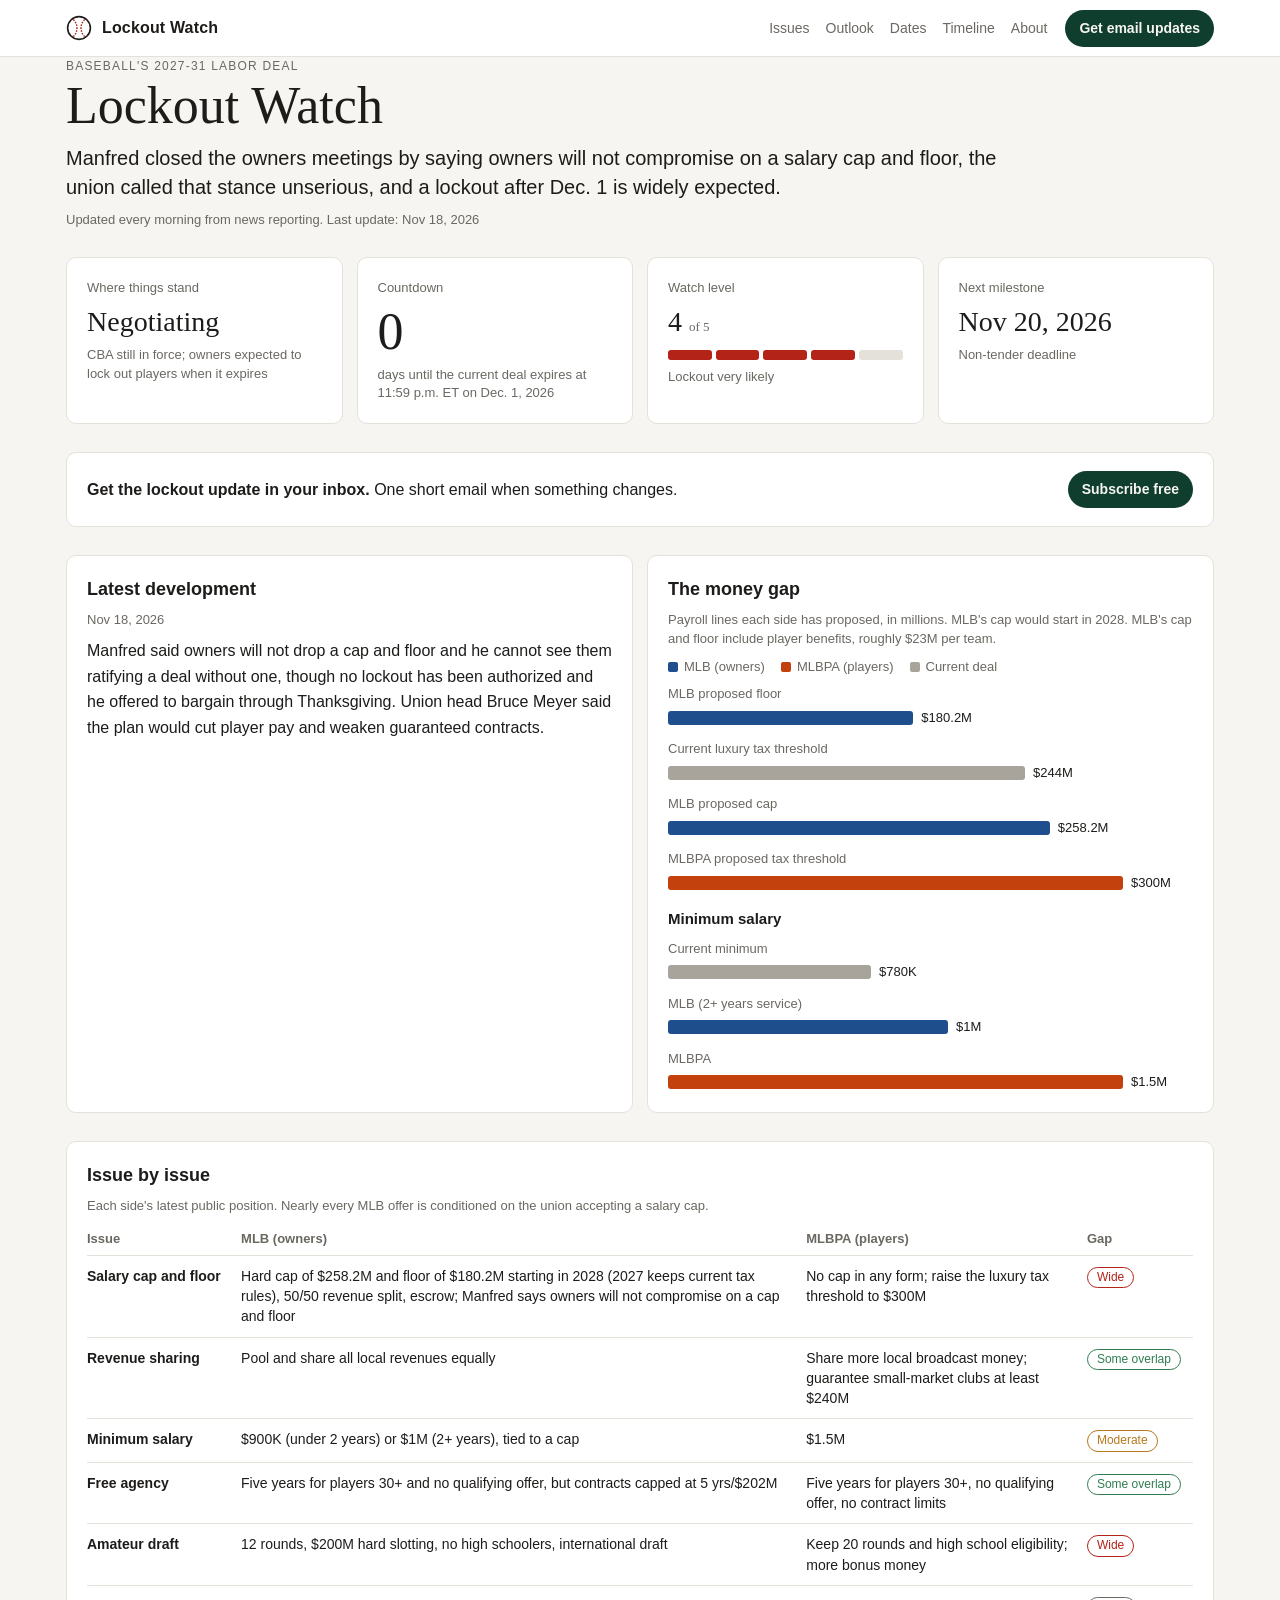
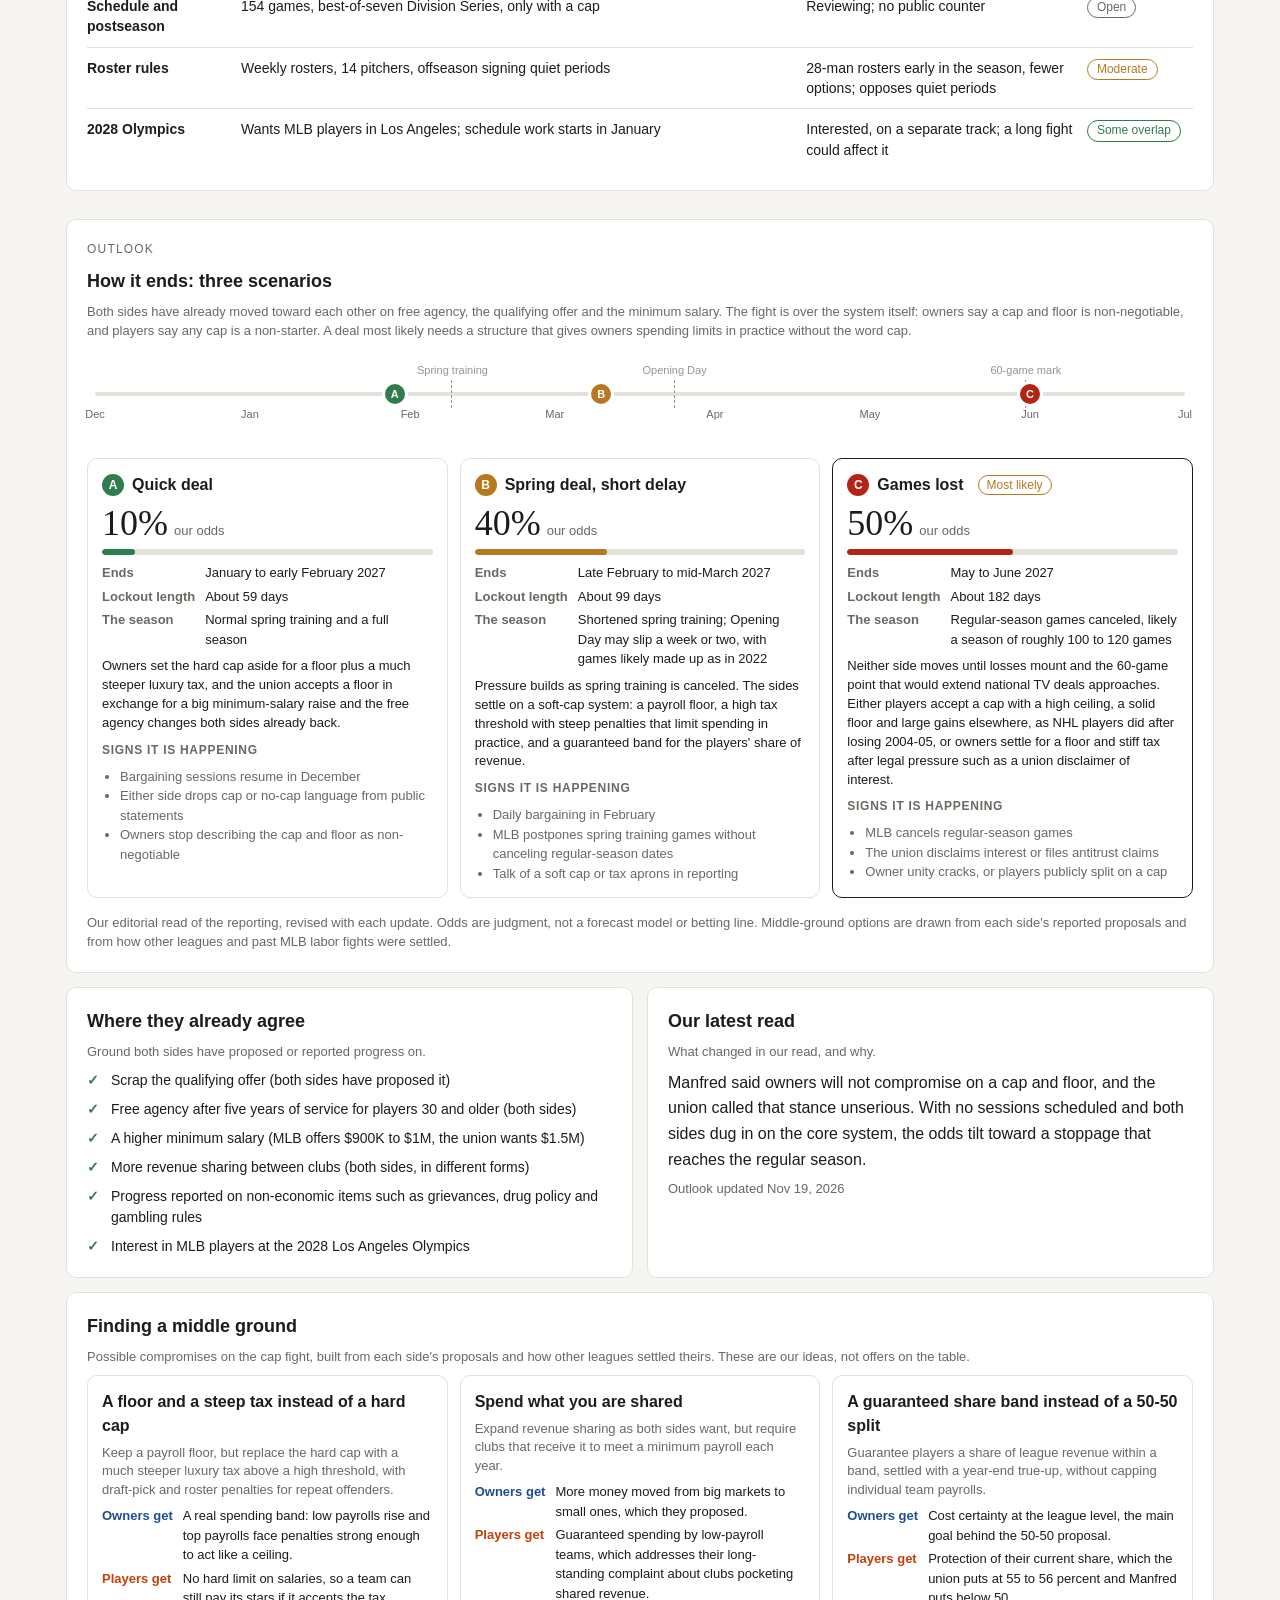
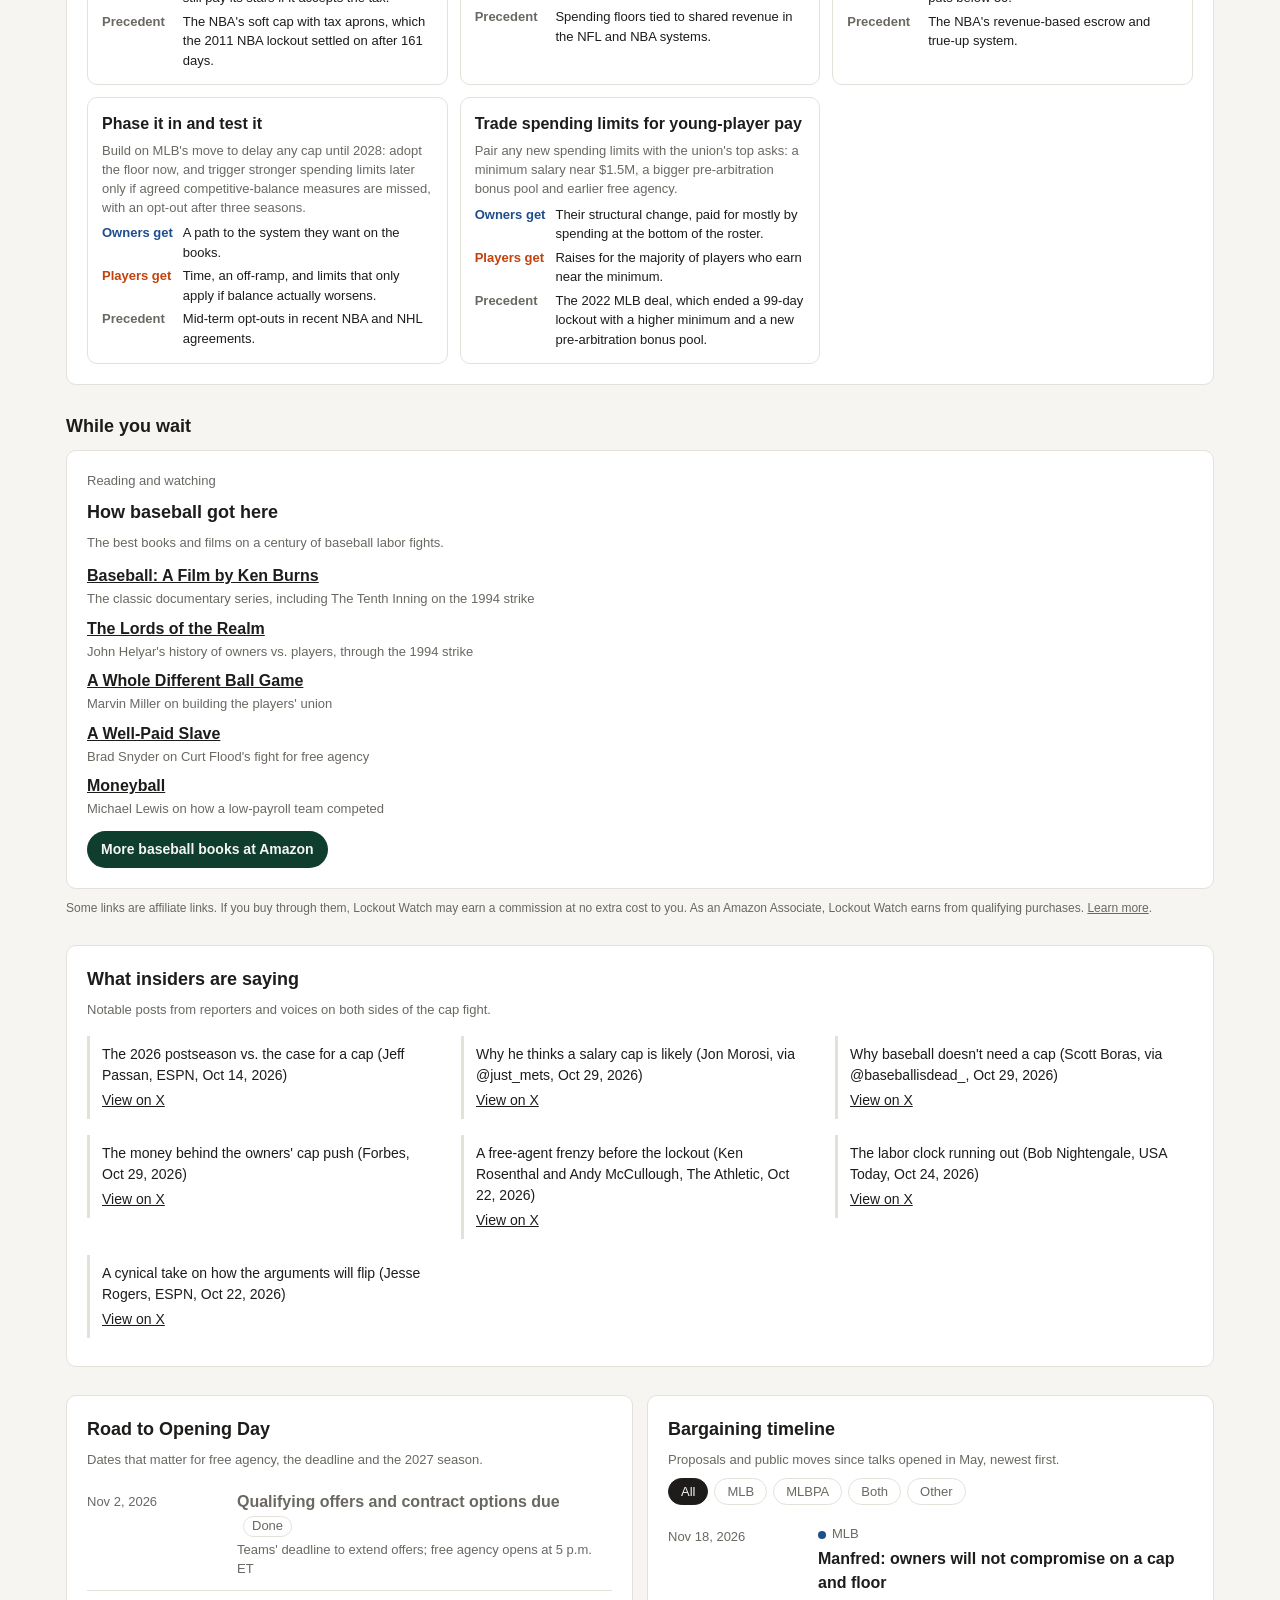
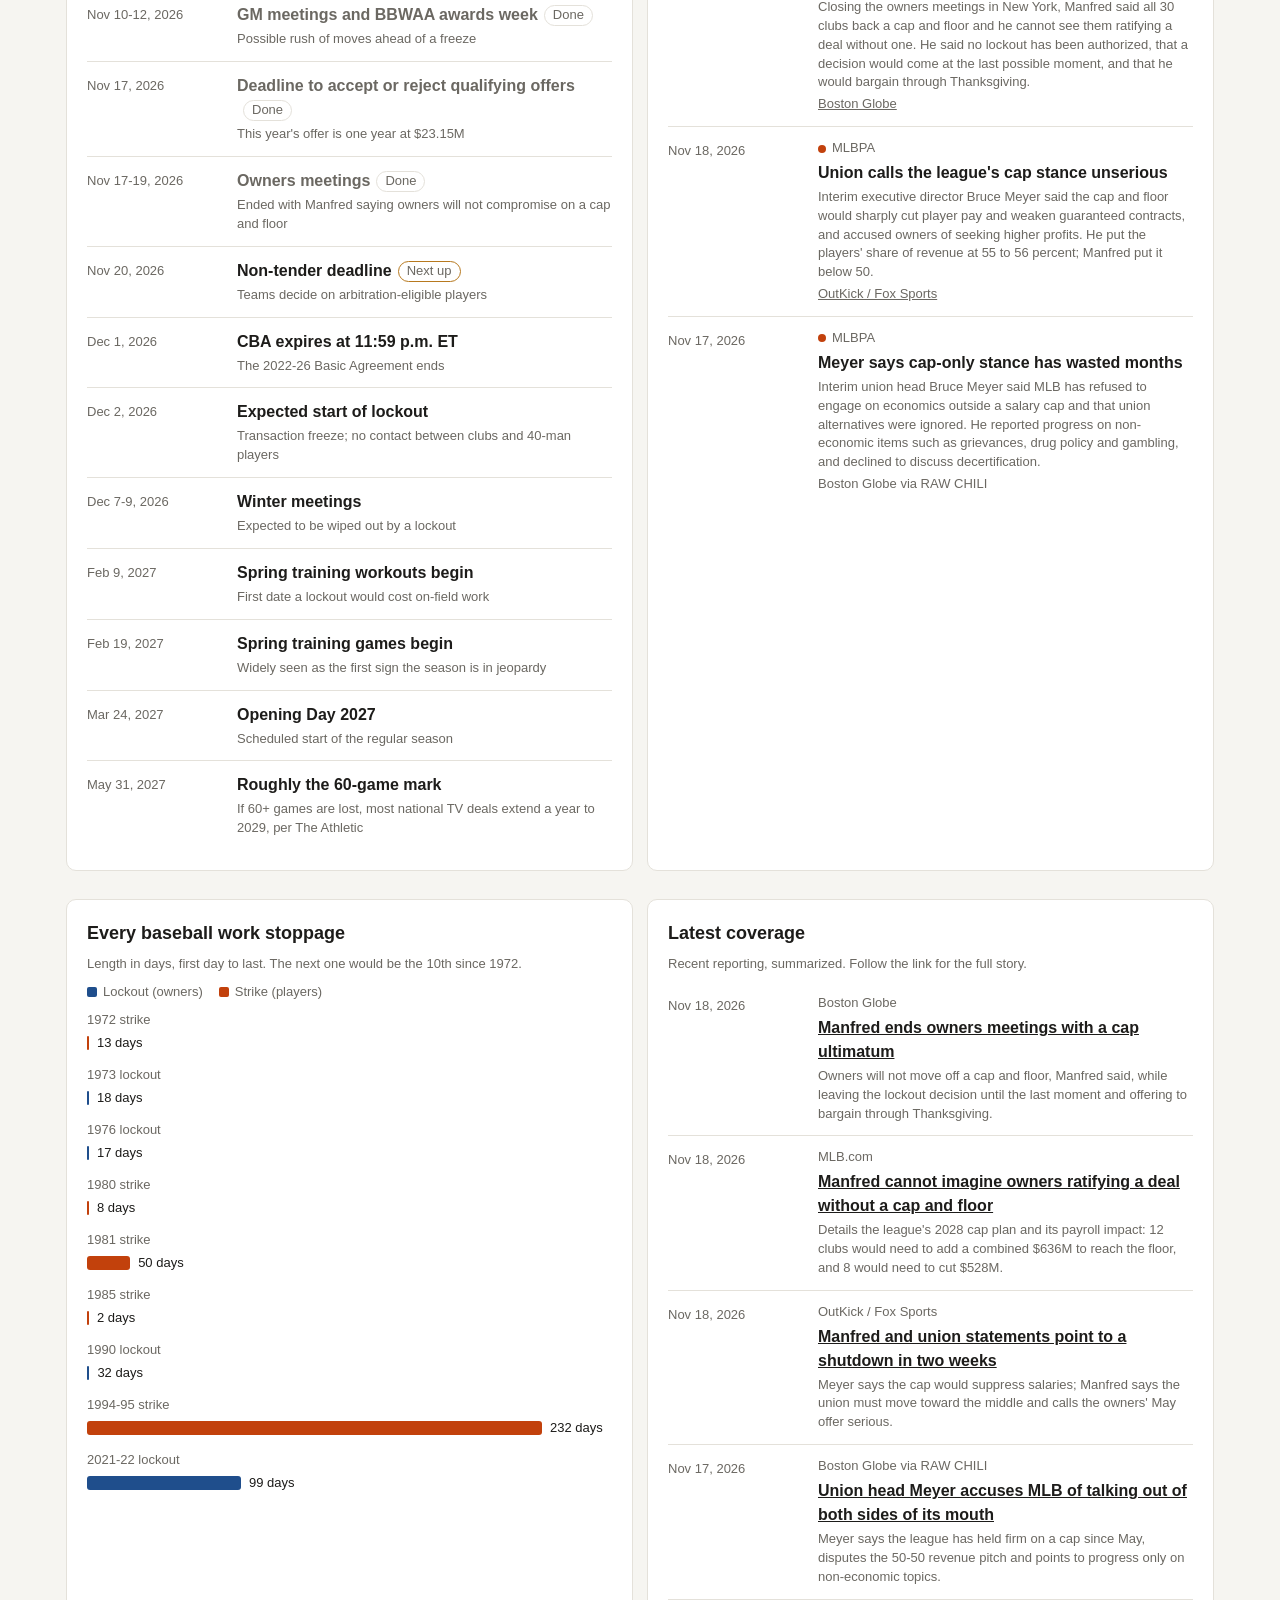
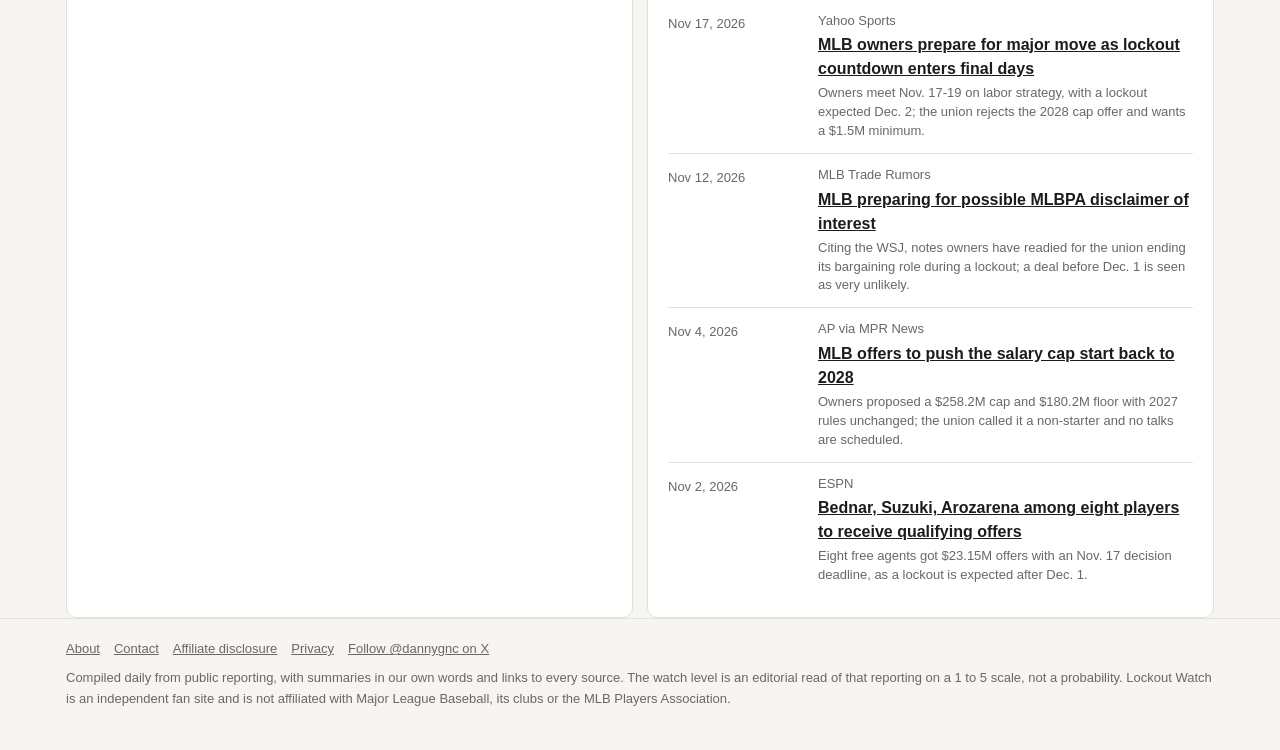
==== commit a74554bc: "Add Outlook section: three end scenarios, common ground, middle-ground ideas; refresh job now revise" ====
--- a/index.html
+++ b/index.html
@@ -31,7 +31,7 @@
   <meta name="twitter:creator" content="@dannygnc">
   <meta name="twitter:image" content="https://lockoutwatch.com/og.png">
   <link rel="apple-touch-icon" href="/apple-touch-icon.png">
-  <link rel="stylesheet" href="/assets/style.css">
+  <link rel="stylesheet" href="/assets/style.css?v=202611190004">
   <script type="application/ld+json">
   {"@context":"https://schema.org","@type":"WebSite","name":"Lockout Watch","url":"https://lockoutwatch.com/","description":"Daily tracker for the 2026-27 baseball labor talks and expected lockout."}
   </script>
@@ -46,6 +46,7 @@
       <div class="topright">
         <nav class="nav" aria-label="Sections">
           <a href="#issues">Issues</a>
+          <a href="#outlook">Outlook</a>
           <a href="#calendar">Dates</a>
           <a href="#timeline">Timeline</a>
           <a href="/about.html">About</a>
@@ -105,7 +106,7 @@
       </div>
       <div class="card" id="money">
         <h2>The money gap</h2>
-        <p class="note">2027 payroll lines each side has proposed, in millions. MLB's cap and floor include player benefits, roughly $23M per team.</p>
+        <p class="note">Payroll lines each side has proposed, in millions. MLB's cap would start in 2028. MLB's cap and floor include player benefits, roughly $23M per team.</p>
         <ul class="legend">
           <li><i class="sw" style="background:var(--mlb)"></i>MLB (owners)</li>
           <li><i class="sw" style="background:var(--mlbpa)"></i>MLBPA (players)</li>
@@ -125,6 +126,35 @@
           <thead><tr><th>Issue</th><th>MLB (owners)</th><th>MLBPA (players)</th><th>Gap</th></tr></thead>
           <tbody id="issues-body"></tbody>
         </table>
+      </div>
+    </section>
+
+    <section class="outlook" id="outlook" aria-label="Outlook">
+      <div class="card">
+        <p class="kicker">Outlook</p>
+        <h2>How it ends: three scenarios</h2>
+        <p class="note" id="outlook-summary"></p>
+        <div class="track" id="outlook-track" aria-hidden="true"></div>
+        <div class="scenarios" id="scenarios"></div>
+        <p class="note" id="outlook-method"></p>
+      </div>
+      <div class="grid">
+        <div class="card">
+          <h2>Where they already agree</h2>
+          <p class="note">Ground both sides have proposed or reported progress on.</p>
+          <ul class="checks" id="common"></ul>
+        </div>
+        <div class="card">
+          <h2>Our latest read</h2>
+          <p class="note">What changed in our read, and why.</p>
+          <p class="latest" id="outlook-reason"></p>
+          <p class="small">Outlook updated <span id="outlook-asof"></span></p>
+        </div>
+      </div>
+      <div class="card">
+        <h2>Finding a middle ground</h2>
+        <p class="note">Possible compromises on the cap fight, built from each side's proposals and how other leagues settled theirs. These are our ideas, not offers on the table.</p>
+        <div class="middle" id="middle"></div>
       </div>
     </section>
 
@@ -185,7 +215,7 @@
     </div>
   </footer>
 
-  <script src="/assets/app.js"></script>
+  <script src="/assets/app.js?v=202611190004"></script>
   <script>document.addEventListener('click',function(e){var a=e.target.closest&&e.target.closest('[data-cta]');if(a&&typeof gtag==='function')gtag('event','newsletter_click',{location:a.getAttribute('data-cta')});});</script>
 </body>
 </html>
--- a/assets/style.css
+++ b/assets/style.css
@@ -129,3 +129,35 @@
 .xposts .twitter-tweet { margin: 8px 0 !important; }
 .xposts blockquote.twitter-tweet { border-left: 3px solid var(--line); margin: 8px 0; padding: 8px 12px; font-size: 14px; }
 .xposts blockquote.twitter-tweet p { margin: 0 0 4px; }
+
+/* Outlook */
+.outlook { display: flex; flex-direction: column; gap: 14px; }
+.outlook .kicker { margin-bottom: 2px; }
+.track { position: relative; height: 74px; margin: 14px 8px 6px; }
+.track-line { position: absolute; left: 0; right: 0; top: 30px; height: 4px; border-radius: 2px; background: var(--line); }
+.track-month { position: absolute; top: 44px; transform: translateX(-50%); font-size: 11px; color: var(--muted); }
+.track-ref { position: absolute; top: 18px; height: 28px; border-left: 1px dashed var(--muted); opacity: .7; }
+.track-ref-label { position: absolute; top: -18px; left: 0; transform: translateX(-50%); white-space: nowrap; font-size: 11px; color: var(--muted); }
+.track-mark { position: absolute; top: 22px; width: 20px; height: 20px; margin-left: -10px; border-radius: 50%; color: #fff; font-size: 11px; font-weight: 700; display: flex; align-items: center; justify-content: center; box-shadow: 0 0 0 3px var(--panel); }
+.scenarios { display: grid; grid-template-columns: repeat(auto-fit, minmax(min(100%, 17rem), 1fr)); gap: 12px; margin: 8px 0; }
+.scen { border: 1px solid var(--line); border-radius: var(--radius); padding: 14px; display: flex; flex-direction: column; gap: 8px; }
+.scen-top { border-color: var(--fg); }
+.scen-head { display: flex; align-items: center; gap: 8px; flex-wrap: wrap; }
+.scen-badge { width: 22px; height: 22px; border-radius: 50%; color: #fff; font-size: 12px; font-weight: 700; display: inline-flex; align-items: center; justify-content: center; }
+.scen-odds { display: flex; align-items: baseline; gap: 6px; }
+.scen-pct { font-family: var(--serif); font-size: 36px; line-height: 1; font-variant-numeric: tabular-nums; }
+.scen-bar { height: 6px; border-radius: 3px; background: var(--line); overflow: hidden; }
+.scen-bar i { display: block; height: 100%; border-radius: 3px; }
+.scen-facts, .mid-facts { display: grid; grid-template-columns: auto 1fr; gap: 4px 10px; margin: 0; font-size: 13px; }
+.scen-facts dt, .mid-facts dt { color: var(--muted); font-weight: 600; }
+.scen-facts dd, .mid-facts dd { margin: 0; }
+.scen-how { color: var(--fg); }
+.scen-sig-h { margin: 0; font-size: 12px; font-weight: 600; text-transform: uppercase; letter-spacing: .06em; color: var(--muted); }
+.scen-sig { margin: 0; padding-left: 18px; font-size: 13px; color: var(--muted); }
+.checks { list-style: none; margin: 0; padding: 0; display: flex; flex-direction: column; gap: 8px; font-size: 14px; }
+.checks li { padding-left: 24px; position: relative; }
+.checks li::before { content: "\2713"; position: absolute; left: 0; color: var(--ok); font-weight: 700; }
+.middle { display: grid; grid-template-columns: repeat(auto-fit, minmax(min(100%, 19rem), 1fr)); gap: 12px; }
+.mid { border: 1px solid var(--line); border-radius: var(--radius); padding: 14px; display: flex; flex-direction: column; gap: 6px; }
+.mid .small { margin: 0; }
+@media (max-width: 560px) { .track-ref-label { display: none; } .track-month { font-size: 10px; } }
